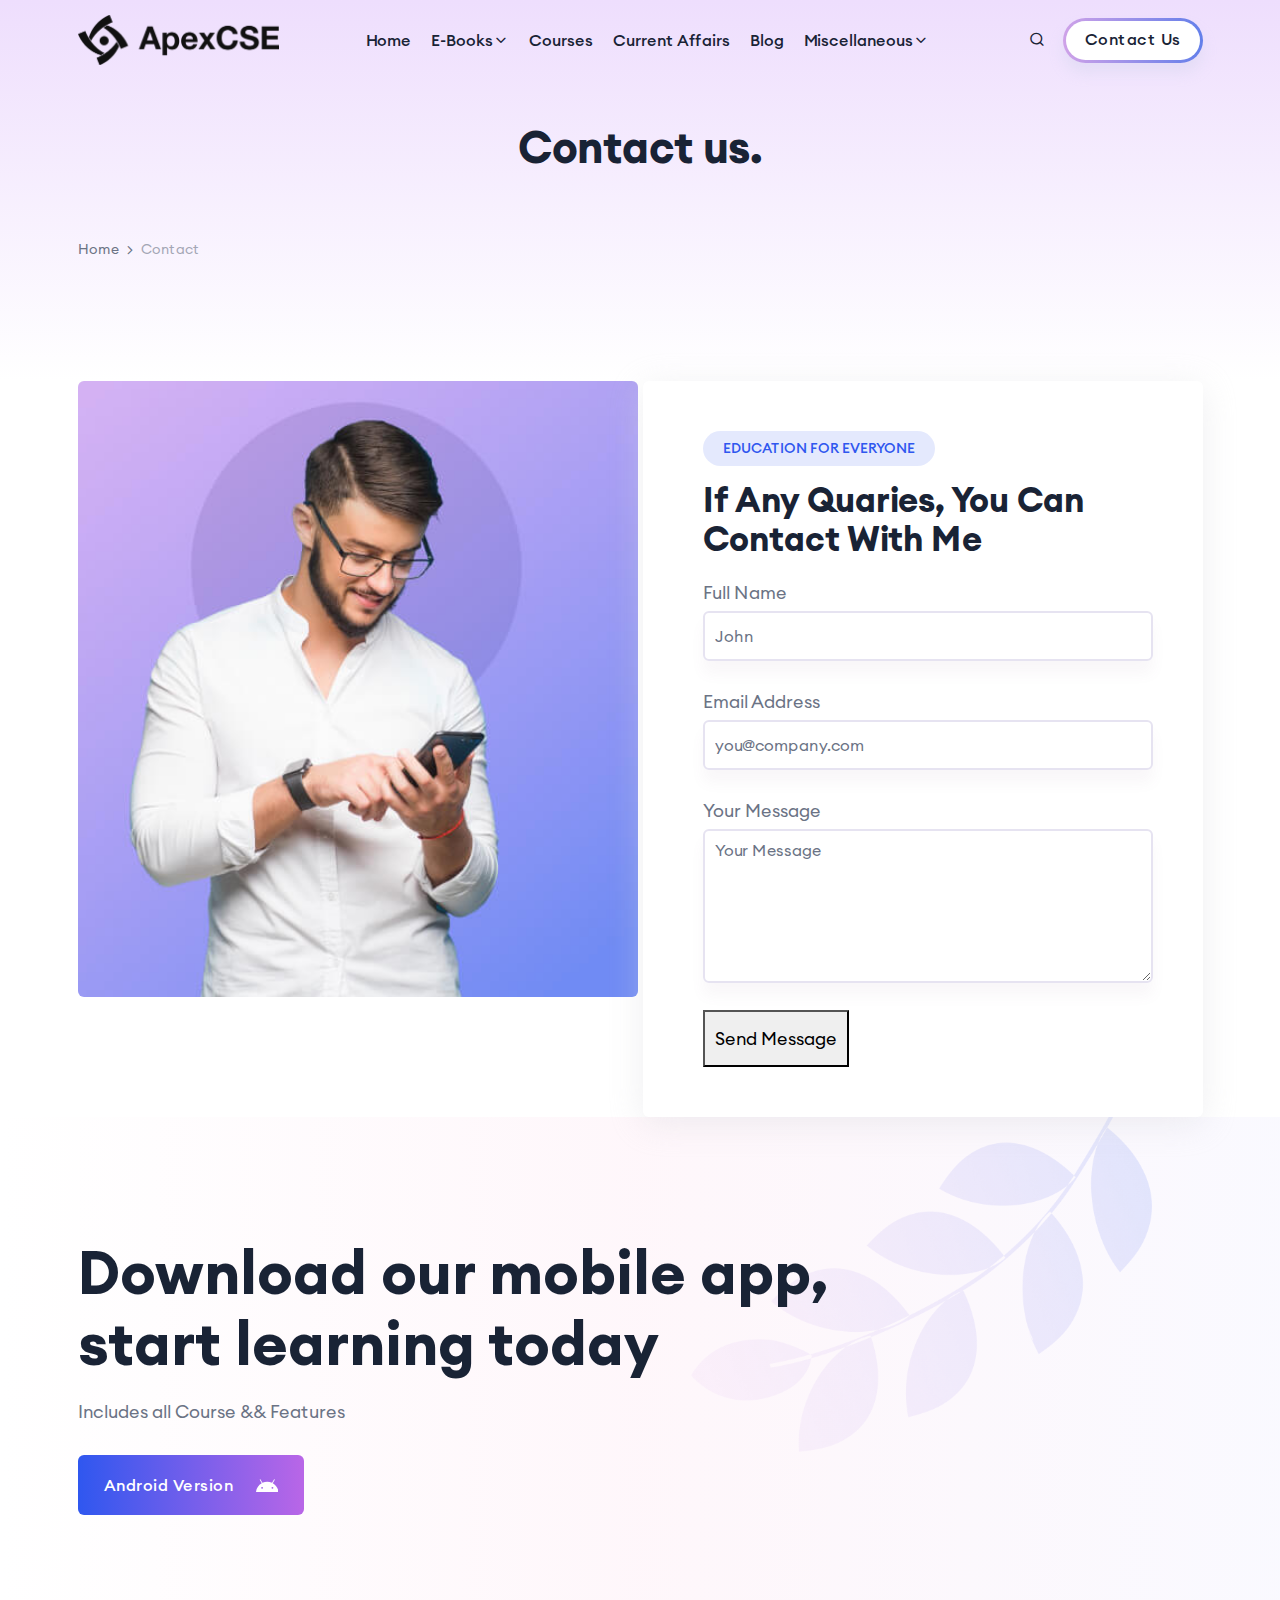
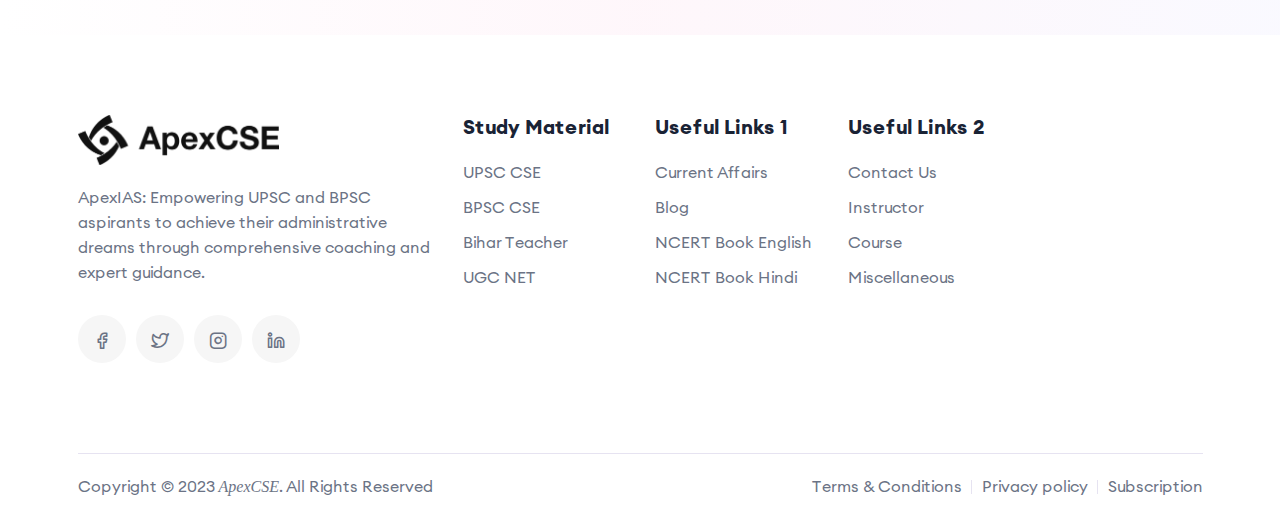
==== contact/index.html @ 41f7f7bc "commit 1st" ====
<!DOCTYPE html>
<html lang="en">

<head>
    <meta charset="utf-8">
    <meta http-equiv="x-ua-compatible" content="ie=edge">
    <title>Conatct Us - ApexCSE</title>
    <meta name="robots" content="noindex, follow" />
    <meta name="description" content="">
    <meta name="viewport" content="width=device-width, initial-scale=1, shrink-to-fit=no">

    <!-- Favicon -->
    <link rel="shortcut icon" type="image/x-icon" href="/assets/images/favicon.ico">

    <!-- CSS
	============================================ -->
    <link rel="stylesheet" href="/assets/css/vendor/bootstrap.min.css">
    <link rel="stylesheet" href="/assets/css/vendor/slick.css">
    <link rel="stylesheet" href="/assets/css/vendor/slick-theme.css">
    <link rel="stylesheet" href="/assets/css/plugins/sal.css">
    <link rel="stylesheet" href="/assets/css/plugins/feather.css">
    <link rel="stylesheet" href="/assets/css/plugins/fontawesome.min.css">
    <link rel="stylesheet" href="/assets/css/plugins/euclid-circulara.css">
    <link rel="stylesheet" href="/assets/css/plugins/swiper.css">
    <link rel="stylesheet" href="/assets/css/plugins/magnify.css">
    <link rel="stylesheet" href="/assets/css/plugins/odometer.css">
    <link rel="stylesheet" href="/assets/css/plugins/animation.css">
    <link rel="stylesheet" href="/assets/css/plugins/bootstrap-select.min.css">
    <link rel="stylesheet" href="/assets/css/plugins/jquery-ui.css">
    <link rel="stylesheet" href="/assets/css/plugins/magnigy-popup.min.css">
    <link rel="stylesheet" href="/assets/css/plugins/plyr.css">
    <link rel="stylesheet" href="/assets/css/style.css">
</head>

<body class="rbt-header-sticky">
    <!-- Start Header Area -->
    <header class="rbt-header rbt-header-10 rbt-transparent-header">
        <div class="rbt-sticky-placeholder"></div>
        <div class="rbt-header-wrapper  header-not-transparent header-sticky">
            <div class="container">
                <div class="mainbar-row rbt-navigation-center align-items-center">
                    <div class="header-left rbt-header-content">
                        <div class="header-info">
                            <div class="logo">
                                <a href="/">
                                    <img src="/assets/images/logo/logo.png" alt="Education Logo Images">
                                </a>
                            </div>
                        </div>
                    </div>
                    <div class="rbt-main-navigation d-none d-xl-block">
                        <nav class="mainmenu-nav">
                            <ul class="mainmenu">
                                <li class="position-static">
                                    <a href="/">Home</a>
                                </li>
                                <li class="with-megamenu has-menu-child-item position-static">
                                    <a href="javascript:voild(0)">E-Books <i class="feather-chevron-down"></i></a>
                                    <!-- Start Mega Menu  -->
                                    <div class="rbt-megamenu grid-item-2">
                                        <div class="wrapper">
                                            <div class="row row--15">
                                                <div class="col-lg-12 col-xl-6 col-xxl-4 single-mega-item">
                                                    <h3 class="rbt-short-title">NCERT Book English Medium</h3>
                                                    <ul class="mega-menu-item">
                                                        <li><a href="#">Class 12</a></li>
                                                        <li><a href="#">Class 11</a></li>
                                                        <li><a href="#">Class 10</a></li>
                                                        <li><a href="#">Class 9</a></li>
                                                        <li><a href="#">Class 8</a></li>
                                                        <li><a href="#">Class 7</a></li>
                                                        <li><a href="#">Class 6</a></li>
                                                    </ul>
                                                </div>

                                                <div class="col-lg-12 col-xl-6 col-xxl-4 single-mega-item">
                                                    <h3 class="rbt-short-title">NCERT Book Hindi Medium</h3>
                                                    <ul class="mega-menu-item">
                                                        <li><a href="#">Class 12</a></li>
                                                        <li><a href="#">Class 11</a></li>
                                                        <li><a href="#">Class 10</a></li>
                                                        <li><a href="#">Class 9</a></li>
                                                        <li><a href="#">Class 8</a></li>
                                                        <li><a href="#">Class 7</a></li>
                                                        <li><a href="#">Class 6</a></li>
                                                    </ul>
                                                </div>
                                            </div>
                                        </div>
                                    </div>
                                    <!-- End Mega Menu  -->
                                </li>
                                <li class="position-static">
                                    <a href="#">Courses</a>
                                </li>
                                <li class="position-static">
                                    <a href="#">Current Affairs</a>
                                </li>
                                <li class="position-static">
                                    <a href="/blog/">Blog</a>
                                </li>
                                <li class="with-megamenu has-menu-child-item position-static">
                                    <a href="javascript:voild(0)">Miscellaneous <i class="feather-chevron-down"></i></a>
                                    <!-- Start Mega Menu  -->
                                    <div class="rbt-megamenu grid-item-1">
                                        <div class="wrapper">
                                            <div class="row row--15">
                                                <div class="col-lg-12 col-xl-6 col-xxl-4 single-mega-item">
                                                    <ul class="mega-menu-item">
                                                        <li><a href="#">History</a></li>
                                                        <li><a href="#">Geography</a></li>
                                                        <li><a href="#">Polity</a></li>
                                                        <li><a href="#">Ecomomics</a></li>
                                                        <li><a href="#">Science</a></li>
                                                        <li><a href="#">Science & Tech</a></li>
                                                        <li><a href="#">Esay Hindi</a></li>
                                                        <li><a class="rbt-badge-card">& More Coming Soon</a></li>
                                                    </ul>
                                                </div>
                                            </div>
                                        </div>
                                    </div>
                                    <!-- End Mega Menu  -->
                                </li>
            
                            </ul>
                        </nav>
                    </div>

                    <div class="header-right">
                        <!-- Navbar Icons -->
                        <ul class="quick-access">
                            <li class="access-icon">
                                <a class="search-trigger-active rbt-round-btn" href="#">
                                    <i class="feather-search"></i>
                                </a>
                            </li>
                            <li></li>
                        </ul>

                        <div class="rbt-btn-wrapper d-none d-xl-block">
                            <a class="rbt-btn btn-border-gradient radius-round btn-sm hover-transform-none" href="/contact/">
                                <span>Contact Us</span>
                            </a>
                        </div>

                        <!-- Start Mobile-Menu-Bar -->
                        <div class="mobile-menu-bar d-block d-xl-none">
                            <div class="hamberger">
                                <button class="hamberger-button rbt-round-btn">
                                    <i class="feather-menu"></i>
                                </button>
                            </div>
                        </div>
                        <!-- Start Mobile-Menu-Bar -->

                    </div>
                </div>
            </div>
            <!-- Start Search Dropdown  -->
            <div class="rbt-search-dropdown">
                <div class="wrapper">
                    <div class="row">
                        <div class="col-lg-12">
                            <form action="/search/">
                                <input type="text" placeholder="What are you looking for?">
                                <div class="submit-btn">
                                    <a class="rbt-btn btn-gradient btn-md">Search</a>
                                </div>
                            </form>
                        </div>
                    </div>
                </div>
            </div>
            <!-- End Search Dropdown  -->
        </div>
    </header>
    <!-- Mobile Menu Section -->
    <div class="popup-mobile-menu">
        <div class="inner-wrapper">
            <div class="inner-top">
                <div class="content">
                    <div class="logo">
                        <a href="/">
                            <img src="/assets/images/logo/logo.png" alt="Education Logo Images">
                        </a>
                    </div>
                    <div class="rbt-btn-close">
                        <button class="close-button rbt-round-btn"><i class="feather-x"></i></button>
                    </div>
                </div>
            </div>

            <nav class="mainmenu-nav">
                <ul class="mainmenu">
                    <li class="position-static">
                        <a href="/">Home</a>
                    </li>
                    <li class="with-megamenu has-menu-child-item position-static">
                        <a href="javascript:voild(0)">E-Books <i class="feather-chevron-down"></i></a>
                        <!-- Start Mega Menu  -->
                        <div class="rbt-megamenu grid-item-2">
                            <div class="wrapper">
                                <div class="row row--15">
                                    <div class="col-lg-12 col-xl-6 col-xxl-4 single-mega-item">
                                        <h3 class="rbt-short-title">NCERT Book English Medium</h3>
                                        <ul class="mega-menu-item">
                                            <li><a href="#">Class 12</a></li>
                                            <li><a href="#">Class 11</a></li>
                                            <li><a href="#">Class 10</a></li>
                                            <li><a href="#">Class 9</a></li>
                                            <li><a href="#">Class 8</a></li>
                                            <li><a href="#">Class 7</a></li>
                                            <li><a href="#">Class 6</a></li>
                                        </ul>
                                    </div>

                                    <div class="col-lg-12 col-xl-6 col-xxl-4 single-mega-item">
                                        <h3 class="rbt-short-title">NCERT Book Hindi Medium</h3>
                                        <ul class="mega-menu-item">
                                            <li><a href="#">Class 12</a></li>
                                            <li><a href="#">Class 11</a></li>
                                            <li><a href="#">Class 10</a></li>
                                            <li><a href="#">Class 9</a></li>
                                            <li><a href="#">Class 8</a></li>
                                            <li><a href="#">Class 7</a></li>
                                            <li><a href="#">Class 6</a></li>
                                        </ul>
                                    </div>
                                </div>
                            </div>
                        </div>
                        <!-- End Mega Menu  -->
                    </li>
                    <li class="position-static">
                        <a href="#">Courses</a>
                    </li>
                    <li class="position-static">
                        <a href="#">Current Affairs</a>
                    </li>
                    <li class="position-static">
                        <a href="/blog/">Blog</a>
                    </li>
                    <li class="with-megamenu has-menu-child-item position-static">
                        <a href="javascript:voild(0)">Miscellaneous <i class="feather-chevron-down"></i></a>
                        <!-- Start Mega Menu  -->
                        <div class="rbt-megamenu grid-item-1">
                            <div class="wrapper">
                                <div class="row row--15 single-dropdown-menu-presentation">
                                    <div class="col-lg-6 col-xxl-4 single-mega-item">
                                        <ul class="mega-menu-item">
                                            <li><a href="#">History</a></li>
                                            <li><a href="#">Geography</a></li>
                                            <li><a href="#">Polity</a></li>
                                            <li><a href="#">Ecomomics</a></li>
                                            <li><a href="#">Science</a></li>
                                            <li><a href="#">Science & Tech</a></li>
                                            <li><a href="#">Esay Hindi</a></li>
                                            <li><a class="rbt-badge-card">& More Coming Soon</a></li>
                                        </ul>
                                    </div>
                                </div>
                            </div>
                        </div>
                        <!-- End Mega Menu  -->
                    </li>

                </ul>
            </nav>

            <div class="mobile-menu-bottom">
                <div class="rbt-btn-wrapper mb--20">
                    <a class="rbt-btn btn-border-gradient radius-round btn-sm hover-transform-none w-100 justify-content-center text-center" href="/contact/">
                        <span>Contact Us</span>
                    </a>
                </div>

                <div class="social-share-wrapper">
                    <span class="rbt-short-title d-block">Find With Us</span>
                    <ul class="social-icon social-default transparent-with-border justify-content-start mt--20">
                        <li><a href="https://www.facebook.com/">
                                <i class="feather-facebook"></i>
                            </a>
                        </li>
                        <li><a href="https://www.twitter.com">
                                <i class="feather-twitter"></i>
                            </a>
                        </li>
                        <li><a href="https://www.instagram.com/">
                                <i class="feather-instagram"></i>
                            </a>
                        </li>
                        <li><a href="https://www.linkdin.com/">
                                <i class="feather-linkedin"></i>
                            </a>
                        </li>
                    </ul>
                </div>
            </div>

        </div>
    </div>

    <div class="rbt-conatct-area bg-gradient-11 rbt-section-gap">
        <div class="container">
            <div class="row">
                <div class="col-lg-12">
                    <div class="section-title text-center mb--60">
                        <h2 class="title">Contact us.</h2>
                    </div>
                    <ul class="page-list">
                        <li class="rbt-breadcrumb-item"><a href="/">Home</a></li>
                        <li>
                            <div class="icon-right"><i class="feather-chevron-right"></i></div>
                        </li>
                        <li class="rbt-breadcrumb-item active">Contact</li>
                    </ul>
                </div>
            </div>
        </div>
    </div>

    <div class="rbt-contact-address">
        <div class="container">
            <div class="row g-2">
                <div class="col-lg-6">
                    <div class="thumbnail">
                        <img class="w-100 radius-6" src="/assets/images/about/contact.jpg" alt="Contact Images">
                    </div>
                </div>

                <div class="col-lg-6">
                    <div class="rbt-contact-form contact-form-style-1 max-width-auto">
                        <div class="section-title text-start">
                            <span class="subtitle bg-primary-opacity">EDUCATION FOR EVERYONE</span>
                        </div>
                        <h3 class="title">If Any Quaries, You Can Contact With Me</h3>
                        
                        <form action="https://api.web3forms.com/submit" method="POST" id="form" class="needs-validation" novalidate>
                            <input type="hidden" name="access_key" value="7340a29b-6f05-4131-8b99-ac22d9320370" />
                            <input type="hidden" name="subject" value="New Submission from ApexCSE" />
                            <input type="checkbox" name="botcheck" id="" style="display: none;" />
                            <input type="hidden" name="redirect" value="https://apexcse.netlify.app/contact/">
                  
                            <div class="flex mb-6 space-x-4">
                                <div class="w-full md:w-1/2">
                                    <label for="fname" class="block mb-2 text-sm text-gray-600 dark:text-gray-400">Full Name</label>
                                    <input type="text" name="name" id="first_name" placeholder="John" class="w-full px-3 py-2 placeholder-gray-300 border-2 border-gray-200 rounded-md focus:outline-none focus:ring focus:ring-indigo-100 focus:border-indigo-300" required/>
                                    <div class="empty-feedback invalid-feedback text-red-400 text-sm mt-1">
                                        Please provide your name.
                                    </div>
                                </div>
                            </div><br>
                            <div class="flex mb-6 space-x-4">
                                <div class="w-full md:w-1/2">
                                    <label for="email" class="block mb-2 text-sm text-gray-600 dark:text-gray-400">Email Address</label>
                                    <input type="email" name="email" id="email" placeholder="you@company.com" required class="w-full px-3 py-2 placeholder-gray-300 border-2 border-gray-200 rounded-md focus:outline-none focus:ring focus:ring-indigo-100 focus:border-indigo-300" />
                                    <div class="empty-feedback invalid-feedback text-red-400 text-sm mt-1">
                                        Please provide your last name.
                                    </div>
                                </div>
                            </div><br>
                            <div class="mb-6">
                                <label for="message" class="block mb-2 text-sm text-gray-600 dark:text-gray-400">Your Message</label>
                    
                                <textarea rows="5" name="message" id="message" aria-required="true" placeholder="Your Message" class="w-full px-3 py-2 placeholder-gray-300 border-2 border-gray-200 rounded-md focus:outline-none focus:ring focus:ring-indigo-100 focus:border-indigo-300" required></textarea>
                                <div class="empty-feedback invalid-feedback text-red-400 text-sm mt-1">
                                    Please enter your message.
                                </div>
                            </div><br>
                            <div class="mb-6">
                                <button type="submit" class="w-full px-3 py-4 text-black bg-indigo-500 rounded-md focus:bg-indigo-600 focus:outline-none">
                                    Send Message
                                </button>
                            </div>
                            <p class="text-base text-center text-gray-400" id="result"></p>
                        </form>

                    </div>
                </div>
            </div>
        </div>
    </div>



    <!-- Start CallTo Action Area  -->
    <div class="rbt-call-to-action-area rbt-section-gap bg-gradient-6 rbt-call-to-action-5">
        <div class="wrapper">
            <div class="container">
                <div class="row">
                    <div class="col-lg-12">
                        <div class="rbt-cta-5">
                            <div class="content">
                                <h1 class="title">Download our mobile app, start learning today</h1>
                                <p>Includes all Course && Features</p>
                                <div class="rbt-button-group justify-content-start">
                                    <a class="rbt-btn btn-gradient" href="#">Android Version &nbsp;&nbsp;&nbsp;
                                        <svg xmlns="http://www.w3.org/2000/svg" height="1.25em" viewBox="0 0 576 512"><!--! Font Awesome Free 6.4.0 by @fontawesome - https://fontawesome.com License - https://fontawesome.com/license (Commercial License) Copyright 2023 Fonticons, Inc. --><style>svg{fill:#ffffff}</style><path d="M420.55,301.93a24,24,0,1,1,24-24,24,24,0,0,1-24,24m-265.1,0a24,24,0,1,1,24-24,24,24,0,0,1-24,24m273.7-144.48,47.94-83a10,10,0,1,0-17.27-10h0l-48.54,84.07a301.25,301.25,0,0,0-246.56,0L116.18,64.45a10,10,0,1,0-17.27,10h0l47.94,83C64.53,202.22,8.24,285.55,0,384H576c-8.24-98.45-64.54-181.78-146.85-226.55"/></svg>
                                    </a>
                                </div>
                            </div>
                        </div>
                    </div>
                </div>
            </div>
        </div>
        <div class="shape-images">
            <img src="/assets/images/icons/three-shape.png" alt="Shape Images">
        </div>
    </div>
    <!-- End CallTo Action Area  -->



    <!-- Start Footer aera -->
    <footer class="rbt-footer footer-style-1 bg-color-white overflow-hidden">
        <div class="footer-top">
            <div class="container">
                <div class="row g-5">
                    <div class="col-lg-4 col-md-6 col-sm-6 col-12">
                        <div class="footer-widget">
                            <div class="logo">
                                <a href="index.html">
                                    <img src="/assets/images/logo/logo.png" alt="Edu-cause">
                                </a>
                            </div>

                            <p class="description mt--20">ApexIAS: Empowering UPSC and BPSC aspirants to achieve their administrative dreams through comprehensive coaching and expert guidance.</p>

                            <ul class="social-icon social-default justify-content-start">
                                <li><a href="https://www.facebook.com/">
                                        <i class="feather-facebook"></i>
                                    </a>
                                </li>
                                <li><a href="https://www.twitter.com">
                                        <i class="feather-twitter"></i>
                                    </a>
                                </li>
                                <li><a href="https://www.instagram.com/">
                                        <i class="feather-instagram"></i>
                                    </a>
                                </li>
                                <li><a href="https://www.linkdin.com/">
                                        <i class="feather-linkedin"></i>
                                    </a>
                                </li>
                            </ul>
                        </div>
                    </div>

                    <div class="col-lg-2 col-md-6 col-sm-6 col-12">
                        <div class="footer-widget">
                            <h5 class="ft-title">Study Material</h5>
                            <ul class="ft-link">
                                <li>
                                    <a href="#">UPSC CSE</a>
                                </li>
                                <li>
                                    <a href="#">BPSC CSE</a>
                                </li>
                                <li>
                                    <a href="#">Bihar Teacher</a>
                                </li>
                                <li>
                                    <a href="#">UGC NET</a>
                                </li>
                            </ul>
                        </div>
                    </div>

                    <div class="col-lg-2 col-md-6 col-sm-6 col-12">
                        <div class="footer-widget">
                            <h5 class="ft-title">Useful Links 1</h5>
                            <ul class="ft-link">
                                <li>
                                    <a href="#">Current Affairs</a>
                                </li>
                                <li>
                                    <a href="/blog/">Blog</a>
                                </li>
                                <li>
                                    <a href="#">NCERT Book English</a>
                                </li>
                                <li>
                                    <a href="#">NCERT Book Hindi</a>
                                </li>
                            </ul>
                        </div>
                    </div>

                    <div class="col-lg-2 col-md-6 col-sm-6 col-12">
                        <div class="footer-widget">
                            <h5 class="ft-title">Useful Links 2</h5>
                            <ul class="ft-link">
                                <li>
                                    <a href="/contact/">Contact Us</a>
                                </li>
                                <li>
                                    <a href="/instructor/">Instructor</a>
                                </li>
                                <li>
                                    <a href="/course/">Course</a>
                                </li>
                                <li>
                                    <a href="#">Miscellaneous</a>
                                </li>
                            </ul>
                        </div>
                    </div>

                </div>
            </div>
        </div>
        <div class="rbt-separator-mid">
            <div class="container">
                <hr class="rbt-separator m-0">
            </div>
        </div>
        <!-- Start Copyright Area  -->
        <div class="copyright-area copyright-style-1 ptb--20">
            <div class="container">
                <div class="row align-items-center">
                    <div class="col-xxl-6 col-xl-6 col-lg-6 col-md-12 col-12">
                        <p class="rbt-link-hover text-center text-lg-start">Copyright © 2023 <i>ApexCSE</i>.</a> All Rights Reserved</p>
                    </div>
                    <div class="col-xxl-6 col-xl-6 col-lg-6 col-md-12 col-12">
                        <ul class="copyright-link rbt-link-hover justify-content-center justify-content-lg-end mt_sm--10 mt_md--10">
                            <li><a href="/terms-conditions/">Terms & Conditions</a></li>
                            <li><a href="/privacy-policy/">Privacy policy</a></li>
                            <li><a href="#">Subscription</a></li>
                        </ul>
                    </div>
                </div>
            </div>
        </div>
        <!-- End Copyright Area  -->
    </footer>
    <!-- End Footer aera -->
    <div class="rbt-progress-parent">
        <svg class="rbt-back-circle svg-inner" width="100%" height="100%" viewBox="-1 -1 102 102">
            <path d="M50,1 a49,49 0 0,1 0,98 a49,49 0 0,1 0,-98" />
        </svg>
    </div>

    <!-- JS
============================================ -->
    <!-- Modernizer JS -->
    <script src="/assets/js/vendor/modernizr.min.js"></script>
    <!-- jQuery JS -->
    <script src="/assets/js/vendor/jquery.js"></script>
    <!-- Bootstrap JS -->
    <script src="/assets/js/vendor/bootstrap.min.js"></script>
    <!-- sal.js -->
    <script src="/assets/js/vendor/sal.js"></script>
    <script src="/assets/js/vendor/swiper.js"></script>
    <script src="/assets/js/vendor/magnify.min.js"></script>
    <script src="/assets/js/vendor/jquery-appear.js"></script>
    <script src="/assets/js/vendor/odometer.js"></script>
    <script src="/assets/js/vendor/backtotop.js"></script>
    <script src="/assets/js/vendor/isotop.js"></script>
    <script src="/assets/js/vendor/imageloaded.js"></script>

    <script src="/assets/js/vendor/wow.js"></script>
    <script src="/assets/js/vendor/waypoint.min.js"></script>
    <script src="/assets/js/vendor/easypie.js"></script>
    <script src="/assets/js/vendor/text-type.js"></script>
    <script src="/assets/js/vendor/jquery-one-page-nav.js"></script>
    <script src="/assets/js/vendor/bootstrap-select.min.js"></script>
    <script src="/assets/js/vendor/jquery-ui.js"></script>
    <script src="/assets/js/vendor/magnify-popup.min.js"></script>
    <script src="/assets/js/vendor/paralax-scroll.js"></script>
    <script src="/assets/js/vendor/paralax.min.js"></script>
    <script src="/assets/js/vendor/countdown.js"></script>
    <script src="/assets/js/vendor/plyr.js"></script>
	<script src="https://web3forms.com/client/script.js" async defer></script>
    <!-- Main JS -->
    <script src="/assets/js/main.js"></script>
</body>

</html>
---- assets/css/plugins/sal.css ----
[data-sal]{-webkit-transition-delay:0s;-o-transition-delay:0s;transition-delay:0s;-webkit-transition-delay:var(--sal-delay,0s);-o-transition-delay:var(--sal-delay,0s);transition-delay:var(--sal-delay,0s);-webkit-transition-duration:.2s;-o-transition-duration:.2s;transition-duration:.2s;-webkit-transition-duration:var(--sal-duration,.2s);-o-transition-duration:var(--sal-duration,.2s);transition-duration:var(--sal-duration,.2s);-webkit-transition-timing-function:ease;-o-transition-timing-function:ease;transition-timing-function:ease;-webkit-transition-timing-function:var(--sal-easing,ease);-o-transition-timing-function:var(--sal-easing,ease);transition-timing-function:var(--sal-easing,ease)}[data-sal][data-sal-duration="200"]{-webkit-transition-duration:.2s;-o-transition-duration:.2s;transition-duration:.2s}[data-sal][data-sal-duration="250"]{-webkit-transition-duration:.25s;-o-transition-duration:.25s;transition-duration:.25s}[data-sal][data-sal-duration="300"]{-webkit-transition-duration:.3s;-o-transition-duration:.3s;transition-duration:.3s}[data-sal][data-sal-duration="350"]{-webkit-transition-duration:.35s;-o-transition-duration:.35s;transition-duration:.35s}[data-sal][data-sal-duration="400"]{-webkit-transition-duration:.4s;-o-transition-duration:.4s;transition-duration:.4s}[data-sal][data-sal-duration="450"]{-webkit-transition-duration:.45s;-o-transition-duration:.45s;transition-duration:.45s}[data-sal][data-sal-duration="500"]{-webkit-transition-duration:.5s;-o-transition-duration:.5s;transition-duration:.5s}[data-sal][data-sal-duration="550"]{-webkit-transition-duration:.55s;-o-transition-duration:.55s;transition-duration:.55s}[data-sal][data-sal-duration="600"]{-webkit-transition-duration:.6s;-o-transition-duration:.6s;transition-duration:.6s}[data-sal][data-sal-duration="650"]{-webkit-transition-duration:.65s;-o-transition-duration:.65s;transition-duration:.65s}[data-sal][data-sal-duration="700"]{-webkit-transition-duration:.7s;-o-transition-duration:.7s;transition-duration:.7s}[data-sal][data-sal-duration="750"]{-webkit-transition-duration:.75s;-o-transition-duration:.75s;transition-duration:.75s}[data-sal][data-sal-duration="800"]{-webkit-transition-duration:.8s;-o-transition-duration:.8s;transition-duration:.8s}[data-sal][data-sal-duration="850"]{-webkit-transition-duration:.85s;-o-transition-duration:.85s;transition-duration:.85s}[data-sal][data-sal-duration="900"]{-webkit-transition-duration:.9s;-o-transition-duration:.9s;transition-duration:.9s}[data-sal][data-sal-duration="950"]{-webkit-transition-duration:.95s;-o-transition-duration:.95s;transition-duration:.95s}[data-sal][data-sal-duration="1000"]{-webkit-transition-duration:1s;-o-transition-duration:1s;transition-duration:1s}[data-sal][data-sal-duration="1050"]{-webkit-transition-duration:1.05s;-o-transition-duration:1.05s;transition-duration:1.05s}[data-sal][data-sal-duration="1100"]{-webkit-transition-duration:1.1s;-o-transition-duration:1.1s;transition-duration:1.1s}[data-sal][data-sal-duration="1150"]{-webkit-transition-duration:1.15s;-o-transition-duration:1.15s;transition-duration:1.15s}[data-sal][data-sal-duration="1200"]{-webkit-transition-duration:1.2s;-o-transition-duration:1.2s;transition-duration:1.2s}[data-sal][data-sal-duration="1250"]{-webkit-transition-duration:1.25s;-o-transition-duration:1.25s;transition-duration:1.25s}[data-sal][data-sal-duration="1300"]{-webkit-transition-duration:1.3s;-o-transition-duration:1.3s;transition-duration:1.3s}[data-sal][data-sal-duration="1350"]{-webkit-transition-duration:1.35s;-o-transition-duration:1.35s;transition-duration:1.35s}[data-sal][data-sal-duration="1400"]{-webkit-transition-duration:1.4s;-o-transition-duration:1.4s;transition-duration:1.4s}[data-sal][data-sal-duration="1450"]{-webkit-transition-duration:1.45s;-o-transition-duration:1.45s;transition-duration:1.45s}[data-sal][data-sal-duration="1500"]{-webkit-transition-duration:1.5s;-o-transition-duration:1.5s;transition-duration:1.5s}[data-sal][data-sal-duration="1550"]{-webkit-transition-duration:1.55s;-o-transition-duration:1.55s;transition-duration:1.55s}[data-sal][data-sal-duration="1600"]{-webkit-transition-duration:1.6s;-o-transition-duration:1.6s;transition-duration:1.6s}[data-sal][data-sal-duration="1650"]{-webkit-transition-duration:1.65s;-o-transition-duration:1.65s;transition-duration:1.65s}[data-sal][data-sal-duration="1700"]{-webkit-transition-duration:1.7s;-o-transition-duration:1.7s;transition-duration:1.7s}[data-sal][data-sal-duration="1750"]{-webkit-transition-duration:1.75s;-o-transition-duration:1.75s;transition-duration:1.75s}[data-sal][data-sal-duration="1800"]{-webkit-transition-duration:1.8s;-o-transition-duration:1.8s;transition-duration:1.8s}[data-sal][data-sal-duration="1850"]{-webkit-transition-duration:1.85s;-o-transition-duration:1.85s;transition-duration:1.85s}[data-sal][data-sal-duration="1900"]{-webkit-transition-duration:1.9s;-o-transition-duration:1.9s;transition-duration:1.9s}[data-sal][data-sal-duration="1950"]{-webkit-transition-duration:1.95s;-o-transition-duration:1.95s;transition-duration:1.95s}[data-sal][data-sal-duration="2000"]{-webkit-transition-duration:2s;-o-transition-duration:2s;transition-duration:2s}[data-sal][data-sal-delay="50"]{-webkit-transition-delay:.05s;-o-transition-delay:.05s;transition-delay:.05s}[data-sal][data-sal-delay="100"]{-webkit-transition-delay:.1s;-o-transition-delay:.1s;transition-delay:.1s}[data-sal][data-sal-delay="150"]{-webkit-transition-delay:.15s;-o-transition-delay:.15s;transition-delay:.15s}[data-sal][data-sal-delay="200"]{-webkit-transition-delay:.2s;-o-transition-delay:.2s;transition-delay:.2s}[data-sal][data-sal-delay="250"]{-webkit-transition-delay:.25s;-o-transition-delay:.25s;transition-delay:.25s}[data-sal][data-sal-delay="300"]{-webkit-transition-delay:.3s;-o-transition-delay:.3s;transition-delay:.3s}[data-sal][data-sal-delay="350"]{-webkit-transition-delay:.35s;-o-transition-delay:.35s;transition-delay:.35s}[data-sal][data-sal-delay="400"]{-webkit-transition-delay:.4s;-o-transition-delay:.4s;transition-delay:.4s}[data-sal][data-sal-delay="450"]{-webkit-transition-delay:.45s;-o-transition-delay:.45s;transition-delay:.45s}[data-sal][data-sal-delay="500"]{-webkit-transition-delay:.5s;-o-transition-delay:.5s;transition-delay:.5s}[data-sal][data-sal-delay="550"]{-webkit-transition-delay:.55s;-o-transition-delay:.55s;transition-delay:.55s}[data-sal][data-sal-delay="600"]{-webkit-transition-delay:.6s;-o-transition-delay:.6s;transition-delay:.6s}[data-sal][data-sal-delay="650"]{-webkit-transition-delay:.65s;-o-transition-delay:.65s;transition-delay:.65s}[data-sal][data-sal-delay="700"]{-webkit-transition-delay:.7s;-o-transition-delay:.7s;transition-delay:.7s}[data-sal][data-sal-delay="750"]{-webkit-transition-delay:.75s;-o-transition-delay:.75s;transition-delay:.75s}[data-sal][data-sal-delay="800"]{-webkit-transition-delay:.8s;-o-transition-delay:.8s;transition-delay:.8s}[data-sal][data-sal-delay="850"]{-webkit-transition-delay:.85s;-o-transition-delay:.85s;transition-delay:.85s}[data-sal][data-sal-delay="900"]{-webkit-transition-delay:.9s;-o-transition-delay:.9s;transition-delay:.9s}[data-sal][data-sal-delay="950"]{-webkit-transition-delay:.95s;-o-transition-delay:.95s;transition-delay:.95s}[data-sal][data-sal-delay="1000"]{-webkit-transition-delay:1s;-o-transition-delay:1s;transition-delay:1s}[data-sal][data-sal-easing=linear]{-webkit-transition-timing-function:linear;-o-transition-timing-function:linear;transition-timing-function:linear}[data-sal][data-sal-easing=ease]{-webkit-transition-timing-function:ease;-o-transition-timing-function:ease;transition-timing-function:ease}[data-sal][data-sal-easing=ease-in]{-webkit-transition-timing-function:ease-in;-o-transition-timing-function:ease-in;transition-timing-function:ease-in}[data-sal][data-sal-easing=ease-out]{-webkit-transition-timing-function:ease-out;-o-transition-timing-function:ease-out;transition-timing-function:ease-out}[data-sal][data-sal-easing=ease-in-out]{-webkit-transition-timing-function:ease-in-out;-o-transition-timing-function:ease-in-out;transition-timing-function:ease-in-out}[data-sal][data-sal-easing=ease-in-cubic]{-webkit-transition-timing-function:cubic-bezier(.55,.055,.675,.19);-o-transition-timing-function:cubic-bezier(.55,.055,.675,.19);transition-timing-function:cubic-bezier(.55,.055,.675,.19)}[data-sal][data-sal-easing=ease-out-cubic]{-webkit-transition-timing-function:cubic-bezier(.215,.61,.355,1);-o-transition-timing-function:cubic-bezier(.215,.61,.355,1);transition-timing-function:cubic-bezier(.215,.61,.355,1)}[data-sal][data-sal-easing=ease-in-out-cubic]{-webkit-transition-timing-function:cubic-bezier(.645,.045,.355,1);-o-transition-timing-function:cubic-bezier(.645,.045,.355,1);transition-timing-function:cubic-bezier(.645,.045,.355,1)}[data-sal][data-sal-easing=ease-in-circ]{-webkit-transition-timing-function:cubic-bezier(.6,.04,.98,.335);-o-transition-timing-function:cubic-bezier(.6,.04,.98,.335);transition-timing-function:cubic-bezier(.6,.04,.98,.335)}[data-sal][data-sal-easing=ease-out-circ]{-webkit-transition-timing-function:cubic-bezier(.075,.82,.165,1);-o-transition-timing-function:cubic-bezier(.075,.82,.165,1);transition-timing-function:cubic-bezier(.075,.82,.165,1)}[data-sal][data-sal-easing=ease-in-out-circ]{-webkit-transition-timing-function:cubic-bezier(.785,.135,.15,.86);-o-transition-timing-function:cubic-bezier(.785,.135,.15,.86);transition-timing-function:cubic-bezier(.785,.135,.15,.86)}[data-sal][data-sal-easing=ease-in-expo]{-webkit-transition-timing-function:cubic-bezier(.95,.05,.795,.035);-o-transition-timing-function:cubic-bezier(.95,.05,.795,.035);transition-timing-function:cubic-bezier(.95,.05,.795,.035)}[data-sal][data-sal-easing=ease-out-expo]{-webkit-transition-timing-function:cubic-bezier(.19,1,.22,1);-o-transition-timing-function:cubic-bezier(.19,1,.22,1);transition-timing-function:cubic-bezier(.19,1,.22,1)}[data-sal][data-sal-easing=ease-in-out-expo]{-webkit-transition-timing-function:cubic-bezier(1,0,0,1);-o-transition-timing-function:cubic-bezier(1,0,0,1);transition-timing-function:cubic-bezier(1,0,0,1)}[data-sal][data-sal-easing=ease-in-quad]{-webkit-transition-timing-function:cubic-bezier(.55,.085,.68,.53);-o-transition-timing-function:cubic-bezier(.55,.085,.68,.53);transition-timing-function:cubic-bezier(.55,.085,.68,.53)}[data-sal][data-sal-easing=ease-out-quad]{-webkit-transition-timing-function:cubic-bezier(.25,.46,.45,.94);-o-transition-timing-function:cubic-bezier(.25,.46,.45,.94);transition-timing-function:cubic-bezier(.25,.46,.45,.94)}[data-sal][data-sal-easing=ease-in-out-quad]{-webkit-transition-timing-function:cubic-bezier(.455,.03,.515,.955);-o-transition-timing-function:cubic-bezier(.455,.03,.515,.955);transition-timing-function:cubic-bezier(.455,.03,.515,.955)}[data-sal][data-sal-easing=ease-in-quart]{-webkit-transition-timing-function:cubic-bezier(.895,.03,.685,.22);-o-transition-timing-function:cubic-bezier(.895,.03,.685,.22);transition-timing-function:cubic-bezier(.895,.03,.685,.22)}[data-sal][data-sal-easing=ease-out-quart]{-webkit-transition-timing-function:cubic-bezier(.165,.84,.44,1);-o-transition-timing-function:cubic-bezier(.165,.84,.44,1);transition-timing-function:cubic-bezier(.165,.84,.44,1)}[data-sal][data-sal-easing=ease-in-out-quart]{-webkit-transition-timing-function:cubic-bezier(.77,0,.175,1);-o-transition-timing-function:cubic-bezier(.77,0,.175,1);transition-timing-function:cubic-bezier(.77,0,.175,1)}[data-sal][data-sal-easing=ease-in-quint]{-webkit-transition-timing-function:cubic-bezier(.755,.05,.855,.06);-o-transition-timing-function:cubic-bezier(.755,.05,.855,.06);transition-timing-function:cubic-bezier(.755,.05,.855,.06)}[data-sal][data-sal-easing=ease-out-quint]{-webkit-transition-timing-function:cubic-bezier(.23,1,.32,1);-o-transition-timing-function:cubic-bezier(.23,1,.32,1);transition-timing-function:cubic-bezier(.23,1,.32,1)}[data-sal][data-sal-easing=ease-in-out-quint]{-webkit-transition-timing-function:cubic-bezier(.86,0,.07,1);-o-transition-timing-function:cubic-bezier(.86,0,.07,1);transition-timing-function:cubic-bezier(.86,0,.07,1)}[data-sal][data-sal-easing=ease-in-sine]{-webkit-transition-timing-function:cubic-bezier(.47,0,.745,.715);-o-transition-timing-function:cubic-bezier(.47,0,.745,.715);transition-timing-function:cubic-bezier(.47,0,.745,.715)}[data-sal][data-sal-easing=ease-out-sine]{-webkit-transition-timing-function:cubic-bezier(.39,.575,.565,1);-o-transition-timing-function:cubic-bezier(.39,.575,.565,1);transition-timing-function:cubic-bezier(.39,.575,.565,1)}[data-sal][data-sal-easing=ease-in-out-sine]{-webkit-transition-timing-function:cubic-bezier(.445,.05,.55,.95);-o-transition-timing-function:cubic-bezier(.445,.05,.55,.95);transition-timing-function:cubic-bezier(.445,.05,.55,.95)}[data-sal][data-sal-easing=ease-in-back]{-webkit-transition-timing-function:cubic-bezier(.6,-.28,.735,.045);-o-transition-timing-function:cubic-bezier(.6,-.28,.735,.045);transition-timing-function:cubic-bezier(.6,-.28,.735,.045)}[data-sal][data-sal-easing=ease-out-back]{-webkit-transition-timing-function:cubic-bezier(.175,.885,.32,1.275);-o-transition-timing-function:cubic-bezier(.175,.885,.32,1.275);transition-timing-function:cubic-bezier(.175,.885,.32,1.275)}[data-sal][data-sal-easing=ease-in-out-back]{-webkit-transition-timing-function:cubic-bezier(.68,-.55,.265,1.55);-o-transition-timing-function:cubic-bezier(.68,-.55,.265,1.55);transition-timing-function:cubic-bezier(.68,-.55,.265,1.55)}[data-sal|=fade]{opacity:0;-webkit-transition-property:opacity;-o-transition-property:opacity;transition-property:opacity}[data-sal|=fade].sal-animate,body.sal-disabled [data-sal|=fade]{opacity:1}[data-sal|=slide]{opacity:0;-webkit-transition-property:opacity,-webkit-transform;transition-property:opacity,-webkit-transform;-o-transition-property:opacity,transform;transition-property:opacity,transform;transition-property:opacity,transform,-webkit-transform}[data-sal=slide-up]{-webkit-transform:translateY(20%);-ms-transform:translateY(20%);transform:translateY(20%)}[data-sal=slide-down]{-webkit-transform:translateY(-20%);-ms-transform:translateY(-20%);transform:translateY(-20%)}[data-sal=slide-left]{-webkit-transform:translateX(20%);-ms-transform:translateX(20%);transform:translateX(20%)}[data-sal=slide-right]{-webkit-transform:translateX(-20%);-ms-transform:translateX(-20%);transform:translateX(-20%)}[data-sal|=slide].sal-animate,body.sal-disabled [data-sal|=slide]{opacity:1;-webkit-transform:none;-ms-transform:none;transform:none}[data-sal|=zoom]{opacity:0;-webkit-transition-property:opacity,-webkit-transform;transition-property:opacity,-webkit-transform;-o-transition-property:opacity,transform;transition-property:opacity,transform;transition-property:opacity,transform,-webkit-transform}[data-sal=zoom-in]{-webkit-transform:scale(.5);-ms-transform:scale(.5);transform:scale(.5)}[data-sal=zoom-out]{-webkit-transform:scale(1.1);-ms-transform:scale(1.1);transform:scale(1.1)}[data-sal|=zoom].sal-animate,body.sal-disabled [data-sal|=zoom]{opacity:1;-webkit-transform:none;-ms-transform:none;transform:none}[data-sal|=flip]{-webkit-backface-visibility:hidden;backface-visibility:hidden;-webkit-transition-property:-webkit-transform;transition-property:-webkit-transform;-o-transition-property:transform;transition-property:transform;transition-property:transform, -webkit-transform}[data-sal=flip-left]{-webkit-transform:perspective(2000px) rotateY(-91deg);transform:perspective(2000px) rotateY(-91deg)}[data-sal=flip-right]{-webkit-transform:perspective(2000px) rotateY(91deg);transform:perspective(2000px) rotateY(91deg)}[data-sal=flip-up]{-webkit-transform:perspective(2000px) rotateX(-91deg);transform:perspective(2000px) rotateX(-91deg)}[data-sal=flip-down]{-webkit-transform:perspective(2000px) rotateX(91deg);transform:perspective(2000px) rotateX(91deg)}[data-sal|=flip].sal-animate,body.sal-disabled [data-sal|=flip]{-webkit-transform:none;-ms-transform:none;transform:none}
---- assets/css/plugins/feather.css ----
@font-face {
	font-family: 'Feather';
	src:
	url('../../fonts/Feather.ttf?sdxovp') format('truetype'),
	url('../../fonts/Feather.woff?sdxovp') format('woff'),
	url('../../fonts/Feather.svg?sdxovp#Feather') format('svg');
	font-weight: normal;
	font-style: normal;
}
[class^="feather-"], [class*=" feather-"] {
	font-family: 'feather' !important;
	speak: none;
	font-style: normal;
	font-weight: normal;
	font-variant: normal;
	text-transform: none;
	line-height: 1;
	-webkit-font-smoothing: antialiased;
	-moz-osx-font-smoothing: grayscale;
}

.feather-activity:before {
	content: "\e900";
}
.feather-airplay:before {
	content: "\e901";
}
.feather-alecirclert-:before {
	content: "\e902";
}
.feather-alert-octagon:before {
	content: "\e903";
}
.feather-alert-triangle:before {
	content: "\e904";
}
.feather-align-center:before {
	content: "\e905";
}
.feather-align-justify:before {
	content: "\e906";
}
.feather-align-left:before {
	content: "\e907";
}
.feather-align-right:before {
	content: "\e908";
}
.feather-anchor:before {
	content: "\e909";
}
.feather-aperture:before {
	content: "\e90a";
}
.feather-archive:before {
	content: "\e90b";
}
.feather-arrow-down:before {
	content: "\e90c";
}
.feather-arrow-down-circle:before {
	content: "\e90d";
}
.feather-arrow-down-left:before {
	content: "\e90e";
}
.feather-arrow-down-right:before {
	content: "\e90f";
}
.feather-arrow-left:before {
	content: "\e910";
}
.feather-arrow-left-circle:before {
	content: "\e911";
}
.feather-arrow-right:before {
	content: "\e912";
}
.feather-arrow-right-circle:before {
	content: "\e913";
}
.feather-arrow-up:before {
	content: "\e914";
}
.feather-arrow-up-circle:before {
	content: "\e915";
}
.feather-arrow-up-left:before {
	content: "\e916";
}
.feather-arrow-up-right:before {
	content: "\e917";
}
.feather-at-sign:before {
	content: "\e918";
}
.feather-award:before {
	content: "\e919";
}
.feather-bar-chart:before {
	content: "\e91a";
}
.feather-bar-chart-2:before {
	content: "\e91b";
}
.feather-battery:before {
	content: "\e91c";
}
.feather-battery-charging:before {
	content: "\e91d";
}
.feather-bell:before {
	content: "\e91e";
}
.feather-bell-off:before {
	content: "\e91f";
}
.feather-bluetooth:before {
	content: "\e920";
}
.feather-bold:before {
	content: "\e921";
}
.feather-book:before {
	content: "\e922";
}
.feather-book-open:before {
	content: "\e923";
}
.feather-bookmark:before {
	content: "\e924";
}
.feather-box:before {
	content: "\e925";
}
.feather-briefcase:before {
	content: "\e926";
}
.feather-calendar:before {
	content: "\e927";
}
.feather-camera:before {
	content: "\e928";
}
.feather-camera-off:before {
	content: "\e929";
}
.feather-cast:before {
	content: "\e92a";
}
.feather-check:before {
	content: "\e92b";
}
.feather-check-circle:before {
	content: "\e92c";
}
.feather-check-square:before {
	content: "\e92d";
}
.feather-chevron-down:before {
	content: "\e92e";
}
.feather-chevron-left:before {
	content: "\e92f";
}
.feather-chevron-right:before {
	content: "\e930";
}
.feather-chevron-up:before {
	content: "\e931";
}
.feather-chevrons-down:before {
	content: "\e932";
}
.feather-chevrons-left:before {
	content: "\e933";
}
.feather-chevrons-right:before {
	content: "\e934";
}
.feather-chevrons-up:before {
	content: "\e935";
}
.feather-chrome:before {
	content: "\e936";
}
.feather-circle:before {
	content: "\e937";
}
.feather-clipboard:before {
	content: "\e938";
}
.feather-clock:before {
	content: "\e939";
}
.feather-cloud:before {
	content: "\e93a";
}
.feather-cloud-drizzle:before {
	content: "\e93b";
}
.feather-cloud-lightning:before {
	content: "\e93c";
}
.feather-cloud-off:before {
	content: "\e93d";
}
.feather-cloud-rain:before {
	content: "\e93e";
}
.feather-cloud-snow:before {
	content: "\e93f";
}
.feather-code:before {
	content: "\e940";
}
.feather-codepen:before {
	content: "\e941";
}
.feather-command:before {
	content: "\e942";
}
.feather-compass:before {
	content: "\e943";
}
.feather-copy:before {
	content: "\e944";
}
.feather-corner-down-left:before {
	content: "\e945";
}
.feather-corner-down-right:before {
	content: "\e946";
}
.feather-corner-left-down:before {
	content: "\e947";
}
.feather-corner-left-up:before {
	content: "\e948";
}
.feather-corner-right-down:before {
	content: "\e949";
}
.feather-corner-right-up:before {
	content: "\e94a";
}
.feather-corner-up-left:before {
	content: "\e94b";
}
.feather-corner-up-right:before {
	content: "\e94c";
}
.feather-cpu:before {
	content: "\e94d";
}
.feather-credit-card:before {
	content: "\e94e";
}
.feather-crop:before {
	content: "\e94f";
}
.feather-crosshair:before {
	content: "\e950";
}
.feather-database:before {
	content: "\e951";
}
.feather-delete:before {
	content: "\e952";
}
.feather-disc:before {
	content: "\e953";
}
.feather-dollar-sign:before {
	content: "\e954";
}
.feather-download:before {
	content: "\e955";
}
.feather-download-cloud:before {
	content: "\e956";
}
.feather-droplet:before {
	content: "\e957";
}
.feather-edit:before {
	content: "\e958";
}
.feather-edit-2:before {
	content: "\e959";
}
.feather-edit-3:before {
	content: "\e95a";
}
.feather-external-link:before {
	content: "\e95b";
}
.feather-eye:before {
	content: "\e95c";
}
.feather-eye-off:before {
	content: "\e95d";
}
.feather-facebook:before {
	content: "\e95e";
}
.feather-fast-forward:before {
	content: "\e95f";
}
.feather-feather:before {
	content: "\e960";
}
.feather-file:before {
	content: "\e961";
}
.feather-file-minus:before {
	content: "\e962";
}
.feather-file-plus:before {
	content: "\e963";
}
.feather-file-text:before {
	content: "\e964";
}
.feather-film:before {
	content: "\e965";
}
.feather-filter:before {
	content: "\e966";
}
.feather-flag:before {
	content: "\e967";
}
.feather-folder:before {
	content: "\e968";
}
.feather-folder-minus:before {
	content: "\e969";
}
.feather-folder-plus:before {
	content: "\e96a";
}
.feather-gift:before {
	content: "\e96b";
}
.feather-git-branch:before {
	content: "\e96c";
}
.feather-git-commit:before {
	content: "\e96d";
}
.feather-git-merge:before {
	content: "\e96e";
}
.feather-git-pull-request:before {
	content: "\e96f";
}
.feather-github:before {
	content: "\e970";
}
.feather-gitlab:before {
	content: "\e971";
}
.feather-globe:before {
	content: "\e972";
}
.feather-grid:before {
	content: "\e973";
}
.feather-hard-drive:before {
	content: "\e974";
}
.feather-hash:before {
	content: "\e975";
}
.feather-headphones:before {
	content: "\e976";
}
.feather-heart:before {
	content: "\e977";
}
.feather-help-circle:before {
	content: "\e978";
}
.feather-home:before {
	content: "\e979";
}
.feather-image:before {
	content: "\e97a";
}
.feather-inbox:before {
	content: "\e97b";
}
.feather-info:before {
	content: "\e97c";
}
.feather-instagram:before {
	content: "\e97d";
}
.feather-italic:before {
	content: "\e97e";
}
.feather-layers:before {
	content: "\e97f";
}
.feather-layout:before {
	content: "\e980";
}
.feather-life-buoy:before {
	content: "\e981";
}
.feather-link:before {
	content: "\e982";
}
.feather-link-2:before {
	content: "\e983";
}
.feather-linkedin:before {
	content: "\e984";
}
.feather-list:before {
	content: "\e985";
}
.feather-loader:before {
	content: "\e986";
}
.feather-lock:before {
	content: "\e987";
}
.feather-log-in:before {
	content: "\e988";
}
.feather-log-out:before {
	content: "\e989";
}
.feather-mail:before {
	content: "\e98a";
}
.feather-map:before {
	content: "\e98b";
}
.feather-map-pin:before {
	content: "\e98c";
}
.feather-maximize:before {
	content: "\e98d";
}
.feather-maximize-2:before {
	content: "\e98e";
}
.feather-menu:before {
	content: "\e98f";
}
.feather-message-circle:before {
	content: "\e990";
}
.feather-message-square:before {
	content: "\e991";
}
.feather-mic:before {
	content: "\e992";
}
.feather-mic-off:before {
	content: "\e993";
}
.feather-minimize:before {
	content: "\e994";
}
.feather-minimize-2:before {
	content: "\e995";
}
.feather-minus:before {
	content: "\e996";
}
.feather-minus-circle:before {
	content: "\e997";
}
.feather-minus-square:before {
	content: "\e998";
}
.feather-monitor:before {
	content: "\e999";
}
.feather-moon:before {
	content: "\e99a";
}
.feather-more-horizontal:before {
	content: "\e99b";
}
.feather-more-vertical:before {
	content: "\e99c";
}
.feather-move:before {
	content: "\e99d";
}
.feather-music:before {
	content: "\e99e";
}
.feather-navigation:before {
	content: "\e99f";
}
.feather-navigation-2:before {
	content: "\e9a0";
}
.feather-octagon:before {
	content: "\e9a1";
}
.feather-package:before {
	content: "\e9a2";
}
.feather-paperclip:before {
	content: "\e9a3";
}
.feather-pause:before {
	content: "\e9a4";
}
.feather-pause-circle:before {
	content: "\e9a5";
}
.feather-percent:before {
	content: "\e9a6";
}
.feather-phone:before {
	content: "\e9a7";
}
.feather-phone-call:before {
	content: "\e9a8";
}
.feather-phone-forwarded:before {
	content: "\e9a9";
}
.feather-phone-incoming:before {
	content: "\e9aa";
}
.feather-phone-missed:before {
	content: "\e9ab";
}
.feather-phone-off:before {
	content: "\e9ac";
}
.feather-phone-outgoing:before {
	content: "\e9ad";
}
.feather-pie-chart:before {
	content: "\e9ae";
}
.feather-play:before {
	content: "\e9af";
}
.feather-play-circle:before {
	content: "\e9b0";
}
.feather-plus:before {
	content: "\e9b1";
}
.feather-plus-circle:before {
	content: "\e9b2";
}
.feather-plus-square:before {
	content: "\e9b3";
}
.feather-pocket:before {
	content: "\e9b4";
}
.feather-power:before {
	content: "\e9b5";
}
.feather-printer:before {
	content: "\e9b6";
}
.feather-radio:before {
	content: "\e9b7";
}
.feather-refresh-ccw:before {
	content: "\e9b8";
}
.feather-refresh-cw:before {
	content: "\e9b9";
}
.feather-repeat:before {
	content: "\e9ba";
}
.feather-rewind:before {
	content: "\e9bb";
}
.feather-rotate-ccw:before {
	content: "\e9bc";
}
.feather-rotate-cw:before {
	content: "\e9bd";
}
.feather-rss:before {
	content: "\e9be";
}
.feather-save:before {
	content: "\e9bf";
}
.feather-scissors:before {
	content: "\e9c0";
}
.feather-search:before {
	content: "\e9c1";
}
.feather-send:before {
	content: "\e9c2";
}
.feather-server:before {
	content: "\e9c3";
}
.feather-settings:before {
	content: "\e9c4";
}
.feather-share:before {
	content: "\e9c5";
}
.feather-share-2:before {
	content: "\e9c6";
}
.feather-shield:before {
	content: "\e9c7";
}
.feather-shield-off:before {
	content: "\e9c8";
}
.feather-shopping-bag:before {
	content: "\e9c9";
}
.feather-shopping-cart:before {
	content: "\e9ca";
}
.feather-shuffle:before {
	content: "\e9cb";
}
.feather-sidebar:before {
	content: "\e9cc";
}
.feather-skip-back:before {
	content: "\e9cd";
}
.feather-skip-forward:before {
	content: "\e9ce";
}
.feather-slack:before {
	content: "\e9cf";
}
.feather-slash:before {
	content: "\e9d0";
}
.feather-sliders:before {
	content: "\e9d1";
}
.feather-smartphone:before {
	content: "\e9d2";
}
.feather-speaker:before {
	content: "\e9d3";
}
.feather-square:before {
	content: "\e9d4";
}
.feather-star:before {
	content: "\e9d5";
}
.feather-stop-circle:before {
	content: "\e9d6";
}
.feather-sun:before {
	content: "\e9d7";
}
.feather-sunrise:before {
	content: "\e9d8";
}
.feather-sunset:before {
	content: "\e9d9";
}
.feather-tablet:before {
	content: "\e9da";
}
.feather-tag:before {
	content: "\e9db";
}
.feather-target:before {
	content: "\e9dc";
}
.feather-terminal:before {
	content: "\e9dd";
}
.feather-thermometer:before {
	content: "\e9de";
}
.feather-thumbs-down:before {
	content: "\e9df";
}
.feather-thumbs-up:before {
	content: "\e9e0";
}
.feather-toggle-left:before {
	content: "\e9e1";
}
.feather-toggle-right:before {
	content: "\e9e2";
}
.feather-trash:before {
	content: "\e9e3";
}
.feather-trash-2:before {
	content: "\e9e4";
}
.feather-trending-down:before {
	content: "\e9e5";
}
.feather-trending-up:before {
	content: "\e9e6";
}
.feather-triangle:before {
	content: "\e9e7";
}
.feather-truck:before {
	content: "\e9e8";
}
.feather-tv:before {
	content: "\e9e9";
}
.feather-twitter:before {
	content: "\e9ea";
}
.feather-type:before {
	content: "\e9eb";
}
.feather-umbrella:before {
	content: "\e9ec";
}
.feather-underline:before {
	content: "\e9ed";
}
.feather-unlock:before {
	content: "\e9ee";
}
.feather-upload:before {
	content: "\e9ef";
}
.feather-upload-cloud:before {
	content: "\e9f0";
}
.feather-user:before {
	content: "\e9f1";
}
.feather-user-check:before {
	content: "\e9f2";
}
.feather-user-minus:before {
	content: "\e9f3";
}
.feather-user-plus:before {
	content: "\e9f4";
}
.feather-user-x:before {
	content: "\e9f5";
}
.feather-users:before {
	content: "\e9f6";
}
.feather-video:before {
	content: "\e9f7";
}
.feather-video-off:before {
	content: "\e9f8";
}
.feather-voicemail:before {
	content: "\e9f9";
}
.feather-volume:before {
	content: "\e9fa";
}
.feather-volume-1:before {
	content: "\e9fb";
}
.feather-volume-2:before {
	content: "\e9fc";
}
.feather-volume-x:before {
	content: "\e9fd";
}
.feather-watch:before {
	content: "\e9fe";
}
.feather-wifi:before {
	content: "\e9ff";
}
.feather-wifi-off:before {
	content: "\ea00";
}
.feather-wind:before {
	content: "\ea01";
}
.feather-x:before {
	content: "\ea02";
}
.feather-x-circle:before {
	content: "\ea03";
}
.feather-x-square:before {
	content: "\ea04";
}
.feather-youtube:before {
	content: "\ea05";
}
.feather-zap:before {
	content: "\ea06";
}
.feather-zap-off:before {
	content: "\ea07";
}
.feather-zoom-in:before {
	content: "\ea08";
}
.feather-zoom-out:before {
	content: "\ea09";
}
---- assets/css/plugins/euclid-circulara.css ----
@font-face {
    font-family: 'Euclid Circular';
    src: url('../../fonts/EuclidCircularA-BoldItalic.woff2') format('woff2'),
        url('../../fonts/EuclidCircularA-BoldItalic.woff') format('woff');
    font-weight: 700;
    font-style: italic;
    font-display: swap;
}

@font-face {
    font-family: 'Euclid Circular';
    src: url('../../fonts/EuclidCircularA-Italic.woff2') format('woff2'),
        url('../../fonts/EuclidCircularA-Italic.woff') format('woff');
    font-weight: 400;
    font-style: italic;
    font-display: swap;
}

@font-face {
    font-family: 'Euclid Circular';
    src: url('../../fonts/EuclidCircularA-LightItalic.woff2') format('woff2'),
        url('../../fonts/EuclidCircularA-LightItalic.woff') format('woff');
    font-weight: 300;
    font-style: italic;
    font-display: swap;
}

@font-face {
    font-family: 'Euclid Circular';
    src: url('../../fonts/EuclidCircularA-Bold.woff2') format('woff2'),
        url('../../fonts/EuclidCircularA-Bold.woff') format('woff');
    font-weight: 700;
    font-style: normal;
    font-display: swap;
}

@font-face {
    font-family: 'Euclid Circular';
    src: url('../../fonts/EuclidCircularA-MediumItalic.woff2') format('woff2'),
        url('../../fonts/EuclidCircularA-MediumItalic.woff') format('woff');
    font-weight: 500;
    font-style: italic;
    font-display: swap;
}

@font-face {
    font-family: 'Euclid Circular';
    src: url('../../fonts/EuclidCircularA-Light.woff2') format('woff2'),
        url('../../fonts/EuclidCircularA-Light.woff') format('woff');
    font-weight: 300;
    font-style: normal;
    font-display: swap;
}

@font-face {
    font-family: 'Euclid Circular';
    src: url('../../fonts/EuclidCircularA-Medium.woff2') format('woff2'),
        url('../../fonts/EuclidCircularA-Medium.woff') format('woff');
    font-weight: 500;
    font-style: normal;
    font-display: swap;
}

@font-face {
    font-family: 'Euclid Circular';
    src: url('../../fonts/EuclidCircularA-Regular.woff2') format('woff2'),
        url('../../fonts/EuclidCircularA-Regular.woff') format('woff');
    font-weight: normal;
    font-style: normal;
    font-display: swap;
}

@font-face {
    font-family: 'Euclid Circular';
    src: url('../../fonts/EuclidCircularA-SemiBoldItalic.woff2') format('woff2'),
        url('../../fonts/EuclidCircularA-SemiBoldItalic.woff') format('woff');
    font-weight: 600;
    font-style: italic;
    font-display: swap;
}

@font-face {
    font-family: 'Euclid Circular';
    src: url('../../fonts/EuclidCircularA-SemiBold.woff2') format('woff2'),
        url('../../fonts/EuclidCircularA-SemiBold.woff') format('woff');
    font-weight: 600;
    font-style: normal;
    font-display: swap;
}
---- assets/css/plugins/magnify.css ----
/* Magnific Popup CSS */
.mfp-bg {
    top: 0;
    left: 0;
    width: 100%;
    height: 100%;
    z-index: 502;
    overflow: hidden;
    position: fixed;
    background: #0b0b0b;
    opacity: 0.8;
    filter: alpha(opacity=80);
}

.mfp-wrap {
    top: 0;
    left: 0;
    width: 100%;
    height: 100%;
    z-index: 503;
    position: fixed;
    outline: none !important;
    -webkit-backface-visibility: hidden;
}

.mfp-container {
    height: 100%;
    text-align: center;
    position: absolute;
    width: 100%;
    height: 100%;
    left: 0;
    top: 0;
    padding: 0 8px;
    -webkit-box-sizing: border-box;
    box-sizing: border-box;
}

.mfp-container:before {
    content: '';
    display: inline-block;
    height: 100%;
    vertical-align: middle;
}

.mfp-align-top .mfp-container:before {
    display: none;
}

.mfp-content {
    position: relative;
    display: inline-block;
    vertical-align: middle;
    margin: 0 auto;
    text-align: left;
    z-index: 505;
}

.mfp-inline-holder .mfp-content,
.mfp-ajax-holder .mfp-content {
    width: 100%;
    cursor: auto;
}

.mfp-ajax-cur {
    cursor: progress;
}

.mfp-zoom-out-cur,
.mfp-zoom-out-cur .mfp-image-holder .mfp-close {
    cursor: -webkit-zoom-out;
    cursor: zoom-out;
}

.mfp-zoom {
    cursor: pointer;
    cursor: -webkit-zoom-in;
    cursor: zoom-in;
}

.mfp-auto-cursor .mfp-content {
    cursor: auto;
}

.mfp-close,
.mfp-arrow,
.mfp-preloader,
.mfp-counter {
    -webkit-user-select: none;
    -moz-user-select: none;
    -ms-user-select: none;
        user-select: none;
}

.mfp-loading.mfp-figure {
    display: none;
}

.mfp-hide {
    display: none !important;
}

.mfp-preloader {
    color: #cccccc;
    position: absolute;
    top: 50%;
    width: auto;
    text-align: center;
    margin-top: -0.8em;
    left: 8px;
    right: 8px;
    z-index: 504;
}

.mfp-preloader a {
    color: #cccccc;
}

.mfp-preloader a:hover {
    color: white;
}

.mfp-s-ready .mfp-preloader {
    display: none;
}

.mfp-s-error .mfp-content {
    display: none;
}

button.mfp-close,
button.mfp-arrow {
    overflow: visible;
    cursor: pointer;
    background: transparent;
    border: 0;
    -webkit-appearance: none;
    display: block;
    padding: 0;
    z-index: 506;
}

button::-moz-focus-inner {
    padding: 0;
    border: 0;
}

.mfp-close {
    width: 44px;
    height: 44px;
    line-height: 44px;
    position: absolute;
    right: 0;
    top: 0;
    text-decoration: none;
    text-align: center;
    opacity: 0.65;
    padding: 0 0 18px 10px;
    color: white;
    font-style: normal;
    font-size: 28px;
    font-family: Arial, Baskerville, monospace;
}

.mfp-close:hover,
.mfp-close:focus {
    opacity: 1;
}

.mfp-close:active {
    top: 1px;
}

.mfp-close-btn-in .mfp-close {
    color: #333333;
}

.mfp-image-holder .mfp-close,
.mfp-iframe-holder .mfp-close {
    color: white;
    right: -6px;
    text-align: right;
    padding-right: 6px;
    width: 100%;
}

.mfp-counter {
    position: absolute;
    top: 0;
    right: 0;
    color: #cccccc;
    font-size: 12px;
    line-height: 18px;
}

.mfp-arrow {
    position: absolute;
    top: 0;
    opacity: 0.65;
    margin: 0;
    top: 50%;
    margin-top: -55px;
    padding: 0;
    width: 90px;
    height: 110px;
    -webkit-tap-highlight-color: rgba(0, 0, 0, 0);
}

.mfp-arrow:active {
    margin-top: -54px;
}

.mfp-arrow:hover,
.mfp-arrow:focus {
    opacity: 1;
}

.mfp-arrow:before,
.mfp-arrow:after,
.mfp-arrow .mfp-b,
.mfp-arrow .mfp-a {
    content: '';
    display: block;
    width: 0;
    height: 0;
    position: absolute;
    left: 0;
    top: 0;
    margin-top: 35px;
    margin-left: 35px;
    border: solid transparent;
}

.mfp-arrow:after,
.mfp-arrow .mfp-a {
    opacity: 0.8;
    border-top-width: 12px;
    border-bottom-width: 12px;
    top: 8px;
}

.mfp-arrow:before,
.mfp-arrow .mfp-b {
    border-top-width: 20px;
    border-bottom-width: 20px;
}

.mfp-arrow-left {
    left: 0;
}

.mfp-arrow-left:after,
.mfp-arrow-left .mfp-a {
    border-right: 12px solid black;
    left: 5px;
}

.mfp-arrow-left:before,
.mfp-arrow-left .mfp-b {
    border-right: 20px solid white;
}

.mfp-arrow-right {
    right: 0;
}

.mfp-arrow-right:after,
.mfp-arrow-right .mfp-a {
    border-left: 12px solid black;
    left: 3px;
}

.mfp-arrow-right:before,
.mfp-arrow-right .mfp-b {
    border-left: 20px solid white;
}

.mfp-iframe-holder {
    padding-top: 40px;
    padding-bottom: 40px;
}

.mfp-iframe-holder .mfp-content {
    line-height: 0;
    width: 100%;
    max-width: 900px;
}

.mfp-iframe-scaler {
    width: 100%;
    height: 0;
    overflow: hidden;
    padding-top: 56.25%;
}

.mfp-iframe-scaler iframe {
    position: absolute;
    top: -3px;
    left: 0;
    width: 100%;
    height: 100%;
    -webkit-box-shadow: 0 0 8px rgba(0, 0, 0, 0.6);
            box-shadow: 0 0 8px rgba(0, 0, 0, 0.6);
    background: black;
}

.mfp-iframe-holder .mfp-close {
    top: -43px;
}

/* Main image in popup */
img.mfp-img {
    width: auto;
    max-width: 100%;
    height: auto;
    display: block;
    line-height: 0;
    -webkit-box-sizing: border-box;
    box-sizing: border-box;
    padding: 40px 0 40px;
    margin: 0 auto;
}

/* The shadow behind the image */
.mfp-figure:after {
    content: '';
    position: absolute;
    left: 0;
    top: 40px;
    bottom: 40px;
    display: block;
    right: 0;
    width: auto;
    height: auto;
    z-index: -1;
    -webkit-box-shadow: 0 0 8px rgba(0, 0, 0, 0.6);
            box-shadow: 0 0 8px rgba(0, 0, 0, 0.6);
}

.mfp-figure {
    line-height: 0;
}

.mfp-bottom-bar {
    margin-top: -36px;
    position: absolute;
    top: 100%;
    left: 0;
    width: 100%;
    cursor: auto;
}

.mfp-title {
    text-align: left;
    line-height: 18px;
    color: #f3f3f3;
    word-break: break-word;
    padding-right: 36px;
}

.mfp-figure small {
    color: #bdbdbd;
    display: block;
    font-size: 12px;
    line-height: 14px;
}

.mfp-image-holder .mfp-content {
    max-width: 100%;
}

.mfp-gallery .mfp-image-holder .mfp-figure {
    cursor: pointer;
}

@media screen and (max-width: 800px) and (orientation: landscape),
screen and (max-height: 300px) {

    /**
     * Remove all paddings around the image on small screen
     */
    .mfp-img-mobile .mfp-image-holder {
        padding-left: 0;
        padding-right: 0;
    }

    .mfp-img-mobile img.mfp-img {
        padding: 0;
    }

    /* The shadow behind the image */
    .mfp-img-mobile .mfp-figure:after {
        top: 0;
        bottom: 0;
    }

    .mfp-img-mobile .mfp-bottom-bar {
        background: rgba(0, 0, 0, 0.6);
        bottom: 0;
        margin: 0;
        top: auto;
        padding: 3px 5px;
        position: fixed;
        -webkit-box-sizing: border-box;
        box-sizing: border-box;
    }

    .mfp-img-mobile .mfp-bottom-bar:empty {
        padding: 0;
    }

    .mfp-img-mobile .mfp-counter {
        right: 5px;
        top: 3px;
    }

    .mfp-img-mobile .mfp-close {
        top: 0;
        right: 0;
        width: 35px;
        height: 35px;
        line-height: 35px;
        background: rgba(0, 0, 0, 0.6);
        position: fixed;
        text-align: center;
        padding: 0;
    }

    .mfp-img-mobile .mfp-figure small {
        display: inline;
        margin-left: 5px;
    }
}

@media all and (max-width: 800px) {
    .mfp-arrow {
        -webkit-transform: scale(0.75);
        -ms-transform: scale(0.75);
            transform: scale(0.75);
    }

    .mfp-arrow-left {
        -webkit-transform-origin: 0;
        -ms-transform-origin: 0;
            transform-origin: 0;
    }

    .mfp-arrow-right {
        -webkit-transform-origin: 100%;
        -ms-transform-origin: 100%;
            transform-origin: 100%;
    }

    .mfp-container {
        padding-left: 6px;
        padding-right: 6px;
    }
}

.mfp-ie7 .mfp-img {
    padding: 0;
}

.mfp-ie7 .mfp-bottom-bar {
    width: 600px;
    left: 50%;
    margin-left: -300px;
    margin-top: 5px;
    padding-bottom: 5px;
}

.mfp-ie7 .mfp-container {
    padding: 0;
}

.mfp-ie7 .mfp-content {
    padding-top: 44px;
}

.mfp-ie7 .mfp-close {
    top: 0;
    right: 0;
    padding-top: 0;
}
---- assets/css/plugins/odometer.css ----
.odometer.odometer-auto-theme,.odometer.odometer-theme-default{display:inline-block;vertical-align:middle;position:relative}.odometer.odometer-auto-theme .odometer-digit,.odometer.odometer-theme-default .odometer-digit{display:inline-block;vertical-align:middle;position:relative}.odometer.odometer-auto-theme .odometer-digit .odometer-digit-spacer,.odometer.odometer-theme-default .odometer-digit .odometer-digit-spacer{display:inline-block;vertical-align:middle;visibility:hidden}.odometer.odometer-auto-theme .odometer-digit .odometer-digit-inner,.odometer.odometer-theme-default .odometer-digit .odometer-digit-inner{text-align:left;display:block;position:absolute;top:0;left:0;right:0;bottom:0;overflow:hidden}.odometer.odometer-auto-theme .odometer-digit .odometer-ribbon,.odometer.odometer-theme-default .odometer-digit .odometer-ribbon{display:block}.odometer.odometer-auto-theme .odometer-digit .odometer-ribbon-inner,.odometer.odometer-theme-default .odometer-digit .odometer-ribbon-inner{display:block;-webkit-backface-visibility:hidden}.odometer.odometer-auto-theme .odometer-digit .odometer-value,.odometer.odometer-theme-default .odometer-digit .odometer-value{display:block;-webkit-transform:translateZ(0)}.odometer.odometer-auto-theme .odometer-digit .odometer-value.odometer-last-value,.odometer.odometer-theme-default .odometer-digit .odometer-value.odometer-last-value{position:absolute}.odometer.odometer-auto-theme.odometer-animating-up .odometer-ribbon-inner,.odometer.odometer-theme-default.odometer-animating-up .odometer-ribbon-inner{-webkit-transition:-webkit-transform 2s;-o-transition:-o-transform 2s;transition:-webkit-transform 2s;-o-transition:transform 2s;transition:transform 2s;transition:transform 2s, -webkit-transform 2s}.odometer.odometer-auto-theme.odometer-animating-up.odometer-animating .odometer-ribbon-inner,.odometer.odometer-theme-default.odometer-animating-up.odometer-animating .odometer-ribbon-inner{-webkit-transform:translateY(-100%);-ms-transform:translateY(-100%);transform:translateY(-100%)}.odometer.odometer-auto-theme.odometer-animating-down .odometer-ribbon-inner,.odometer.odometer-theme-default.odometer-animating-down .odometer-ribbon-inner{-webkit-transform:translateY(-100%);-ms-transform:translateY(-100%);transform:translateY(-100%)}.odometer.odometer-auto-theme.odometer-animating-down.odometer-animating .odometer-ribbon-inner,.odometer.odometer-theme-default.odometer-animating-down.odometer-animating .odometer-ribbon-inner{-webkit-transition:-webkit-transform 2s;-o-transition:-o-transform 2s;transition:-webkit-transform 2s;-o-transition:transform 2s;transition:transform 2s;transition:transform 2s, -webkit-transform 2s;-webkit-transform:translateY(0);-ms-transform:translateY(0);transform:translateY(0)}.odometer.odometer-auto-theme,.odometer.odometer-theme-default{font-family:"Helvetica Neue",sans-serif;line-height:1.1em}.odometer.odometer-auto-theme .odometer-value,.odometer.odometer-theme-default .odometer-value{text-align:center}
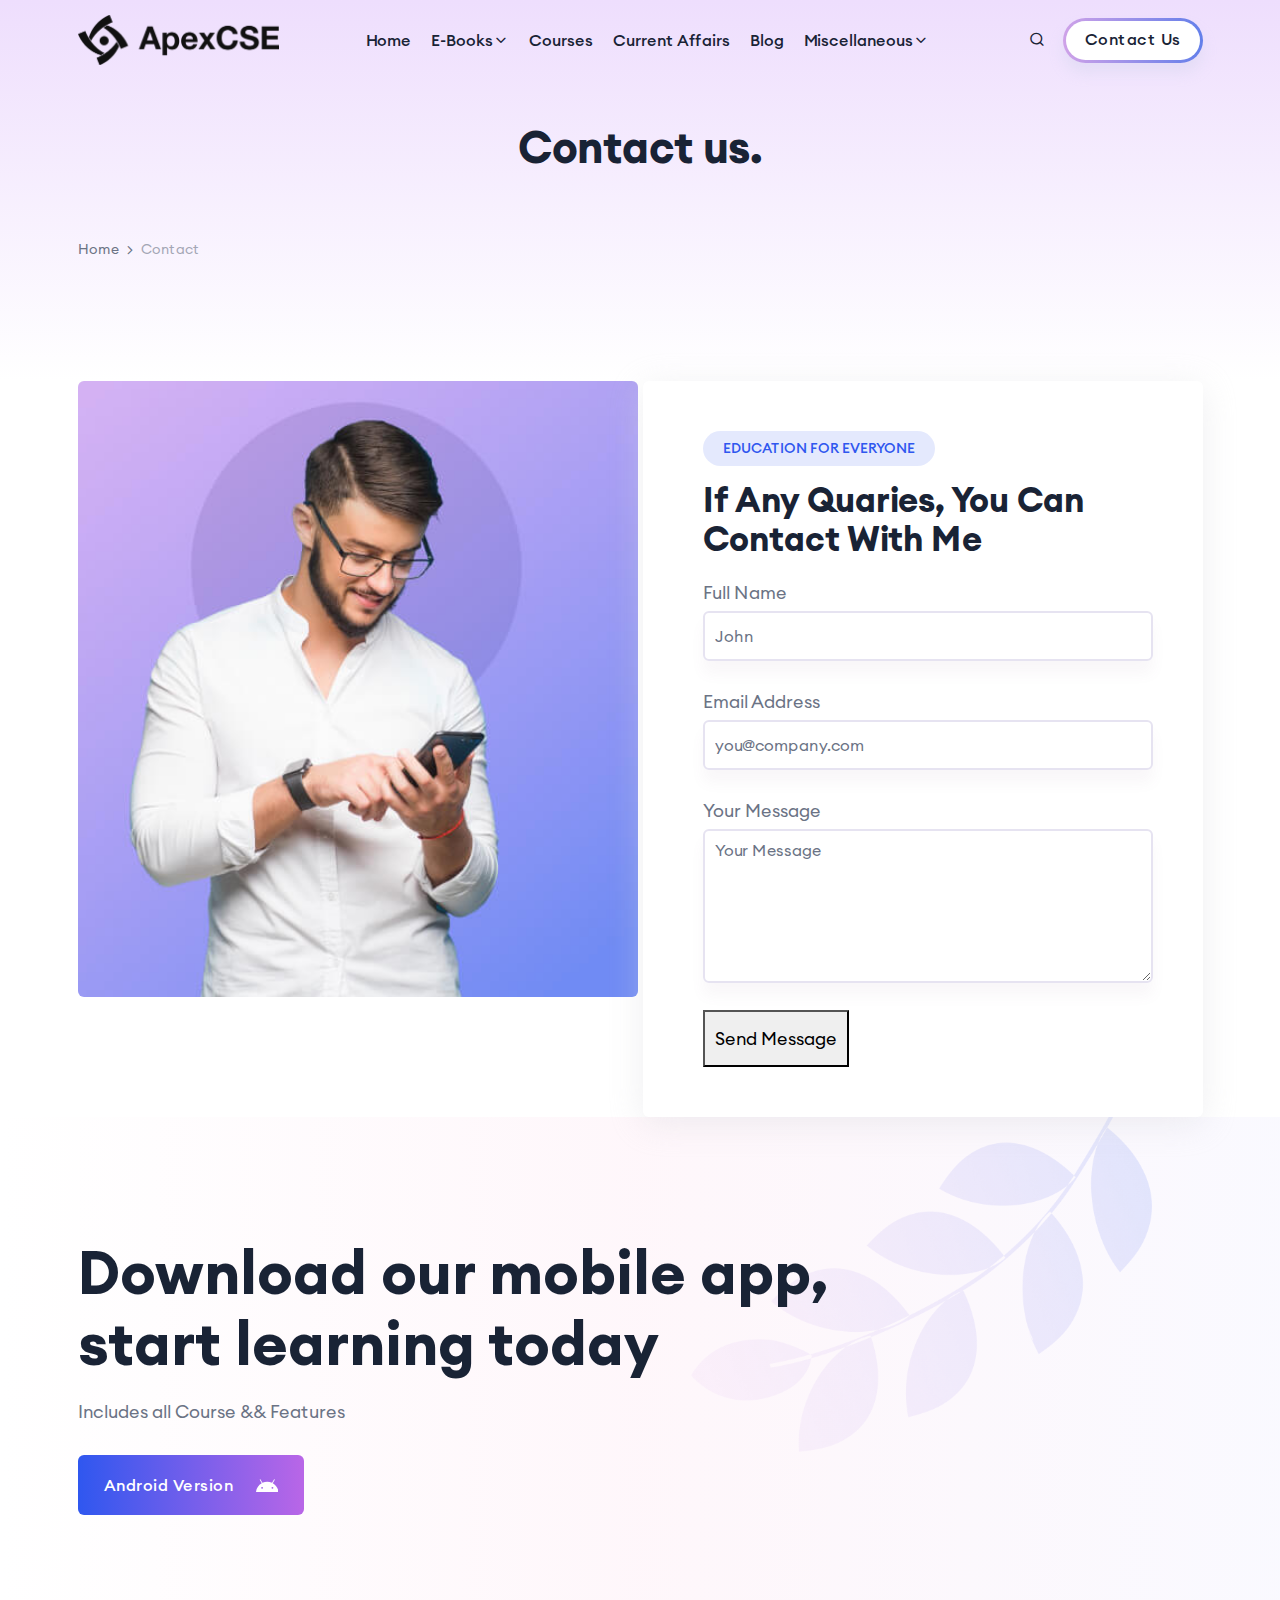
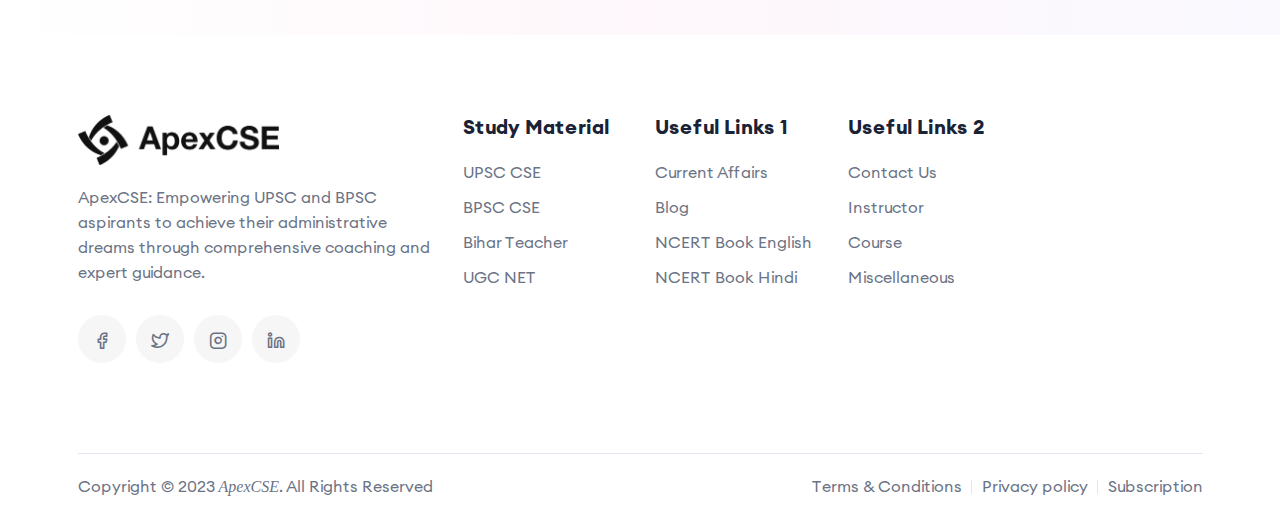
==== commit 7bb17944: "noindex problem error solve try1" ====
--- a/contact/index.html
+++ b/contact/index.html
@@ -4,10 +4,16 @@
 <head>
     <meta charset="utf-8">
     <meta http-equiv="x-ua-compatible" content="ie=edge">
+    <meta name="viewport" content="width=device-width, initial-scale=1, shrink-to-fit=no">
     <title>Conatct Us - ApexCSE</title>
-    <meta name="robots" content="noindex, follow" />
-    <meta name="description" content="">
-    <meta name="viewport" content="width=device-width, initial-scale=1, shrink-to-fit=no">
+    <meta name="robots" content="index, follow" />
+    <meta name="description" content="ApexCSE: Empowering UPSC and BPSC aspirants to achieve their administrative dreams through comprehensive coaching and expert guidance.">
+    <meta name="keywords" content="ApexIAS, apexias, apexcse, ApexCSE, apex, cse, civil services, exam preparation, upsc, bpsc, bihar teacher, teacher">
+    <meta http-equiv="Content-Type" content="text/html; charset=utf-8">
+    <meta name="language" content="English">
+    <meta name="revisit-after" content="1 days">
+    <meta name="author" content="Kaushalendra Kumar">
+    <meta name="owner" content="Mukesh Kumar">
 
     <!-- Favicon -->
     <link rel="shortcut icon" type="image/x-icon" href="/assets/images/favicon.ico">
@@ -91,10 +97,10 @@
                                     <!-- End Mega Menu  -->
                                 </li>
                                 <li class="position-static">
-                                    <a href="#">Courses</a>
+                                    <a href="/course/">Courses</a>
                                 </li>
                                 <li class="position-static">
-                                    <a href="#">Current Affairs</a>
+                                    <a href="/current-affairs/">Current Affairs</a>
                                 </li>
                                 <li class="position-static">
                                     <a href="/blog/">Blog</a>
@@ -233,10 +239,10 @@
                         <!-- End Mega Menu  -->
                     </li>
                     <li class="position-static">
-                        <a href="#">Courses</a>
+                        <a href="/course/">Courses</a>
                     </li>
                     <li class="position-static">
-                        <a href="#">Current Affairs</a>
+                        <a href="/current-affairs/">Current Affairs</a>
                     </li>
                     <li class="position-static">
                         <a href="/blog/">Blog</a>
@@ -426,7 +432,7 @@
                                 </a>
                             </div>
 
-                            <p class="description mt--20">ApexIAS: Empowering UPSC and BPSC aspirants to achieve their administrative dreams through comprehensive coaching and expert guidance.</p>
+                            <p class="description mt--20">ApexCSE: Empowering UPSC and BPSC aspirants to achieve their administrative dreams through comprehensive coaching and expert guidance.</p>
 
                             <ul class="social-icon social-default justify-content-start">
                                 <li><a href="https://www.facebook.com/">
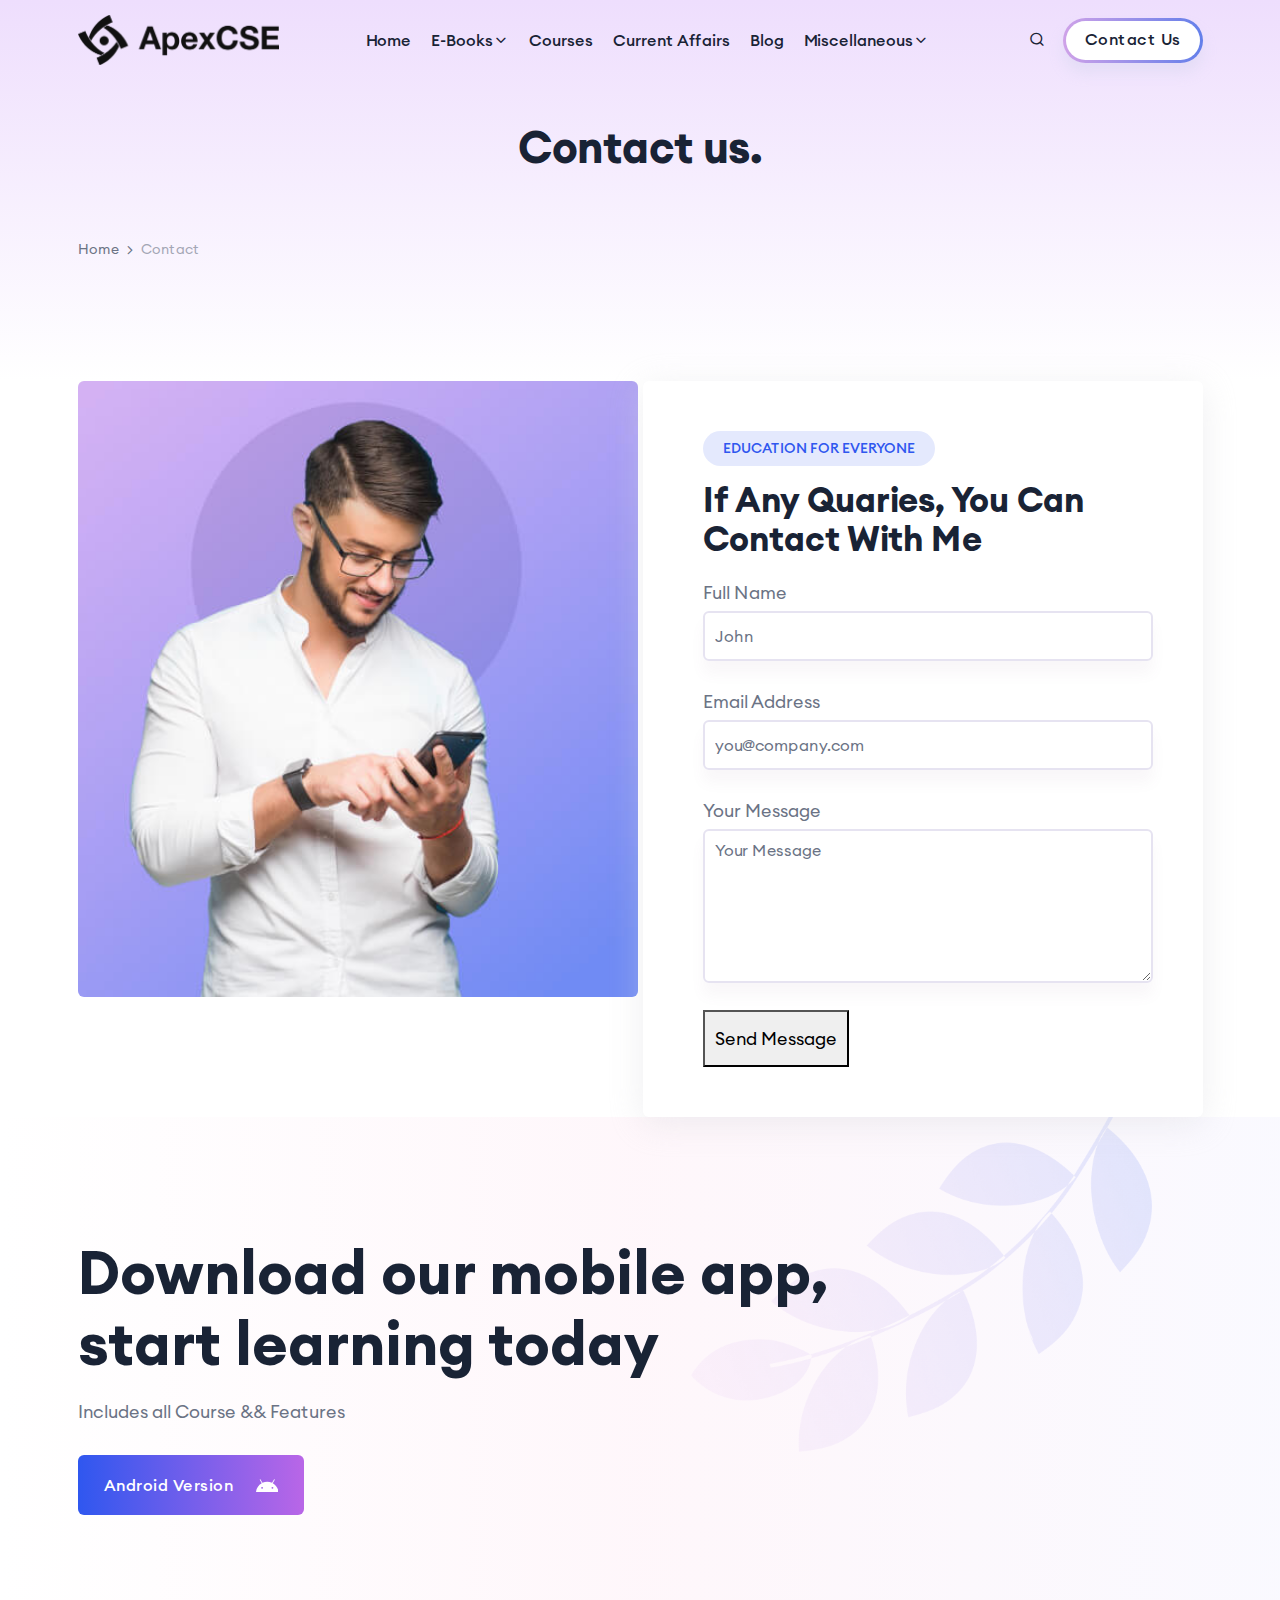
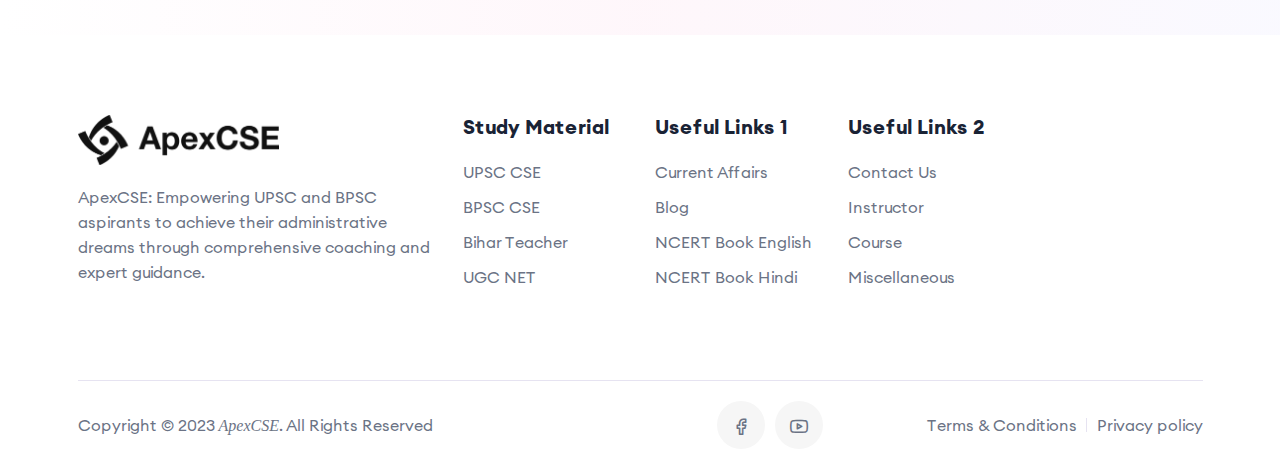
==== commit 573fc99d: "commit 3rd" ====
--- a/contact/index.html
+++ b/contact/index.html
@@ -283,21 +283,15 @@
 
                 <div class="social-share-wrapper">
                     <span class="rbt-short-title d-block">Find With Us</span>
-                    <ul class="social-icon social-default transparent-with-border justify-content-start mt--20">
-                        <li><a href="https://www.facebook.com/">
+                    <ul class="social-icon social-default justify-content-center justify-content-lg-end mt_sm--10 mt_md--10">
+                        <li>
+                            <a href="https://www.facebook.com/people/Apex-CSE/100093677916533/">
                                 <i class="feather-facebook"></i>
                             </a>
                         </li>
-                        <li><a href="https://www.twitter.com">
-                                <i class="feather-twitter"></i>
-                            </a>
-                        </li>
-                        <li><a href="https://www.instagram.com/">
-                                <i class="feather-instagram"></i>
-                            </a>
-                        </li>
-                        <li><a href="https://www.linkdin.com/">
-                                <i class="feather-linkedin"></i>
+                        <li>
+                            <a href="https://www.youtube.com/channel/UCPufZaPiM4oKwaOlqmG4YLg">
+                                <i class="feather-youtube"></i>
                             </a>
                         </li>
                     </ul>
@@ -434,24 +428,6 @@
 
                             <p class="description mt--20">ApexCSE: Empowering UPSC and BPSC aspirants to achieve their administrative dreams through comprehensive coaching and expert guidance.</p>
 
-                            <ul class="social-icon social-default justify-content-start">
-                                <li><a href="https://www.facebook.com/">
-                                        <i class="feather-facebook"></i>
-                                    </a>
-                                </li>
-                                <li><a href="https://www.twitter.com">
-                                        <i class="feather-twitter"></i>
-                                    </a>
-                                </li>
-                                <li><a href="https://www.instagram.com/">
-                                        <i class="feather-instagram"></i>
-                                    </a>
-                                </li>
-                                <li><a href="https://www.linkdin.com/">
-                                        <i class="feather-linkedin"></i>
-                                    </a>
-                                </li>
-                            </ul>
                         </div>
                     </div>
 
@@ -527,14 +503,27 @@
         <div class="copyright-area copyright-style-1 ptb--20">
             <div class="container">
                 <div class="row align-items-center">
-                    <div class="col-xxl-6 col-xl-6 col-lg-6 col-md-12 col-12">
+                    <div class="col-xxl-4 col-xl-4 col-lg-4 col-md-12 col-12">
                         <p class="rbt-link-hover text-center text-lg-start">Copyright © 2023 <i>ApexCSE</i>.</a> All Rights Reserved</p>
                     </div>
-                    <div class="col-xxl-6 col-xl-6 col-lg-6 col-md-12 col-12">
+                    <div class="col-xxl-4 col-xl-4 col-lg-4 col-md-12 col-12">
+                        <ul class="social-icon social-default justify-content-center justify-content-lg-end mt_sm--10 mt_md--10">
+                        <li>
+                            <a href="https://www.facebook.com/people/Apex-CSE/100093677916533/">
+                                <i class="feather-facebook"></i>
+                            </a>
+                        </li>
+                        <li>
+                            <a href="https://www.youtube.com/channel/UCPufZaPiM4oKwaOlqmG4YLg">
+                                <i class="feather-youtube"></i>
+                            </a>
+                        </li>
+                    </ul>
+                    </div>
+                    <div class="col-xxl-4 col-xl-4 col-lg-4 col-md-12 col-12">
                         <ul class="copyright-link rbt-link-hover justify-content-center justify-content-lg-end mt_sm--10 mt_md--10">
                             <li><a href="/terms-conditions/">Terms & Conditions</a></li>
                             <li><a href="/privacy-policy/">Privacy policy</a></li>
-                            <li><a href="#">Subscription</a></li>
                         </ul>
                     </div>
                 </div>
